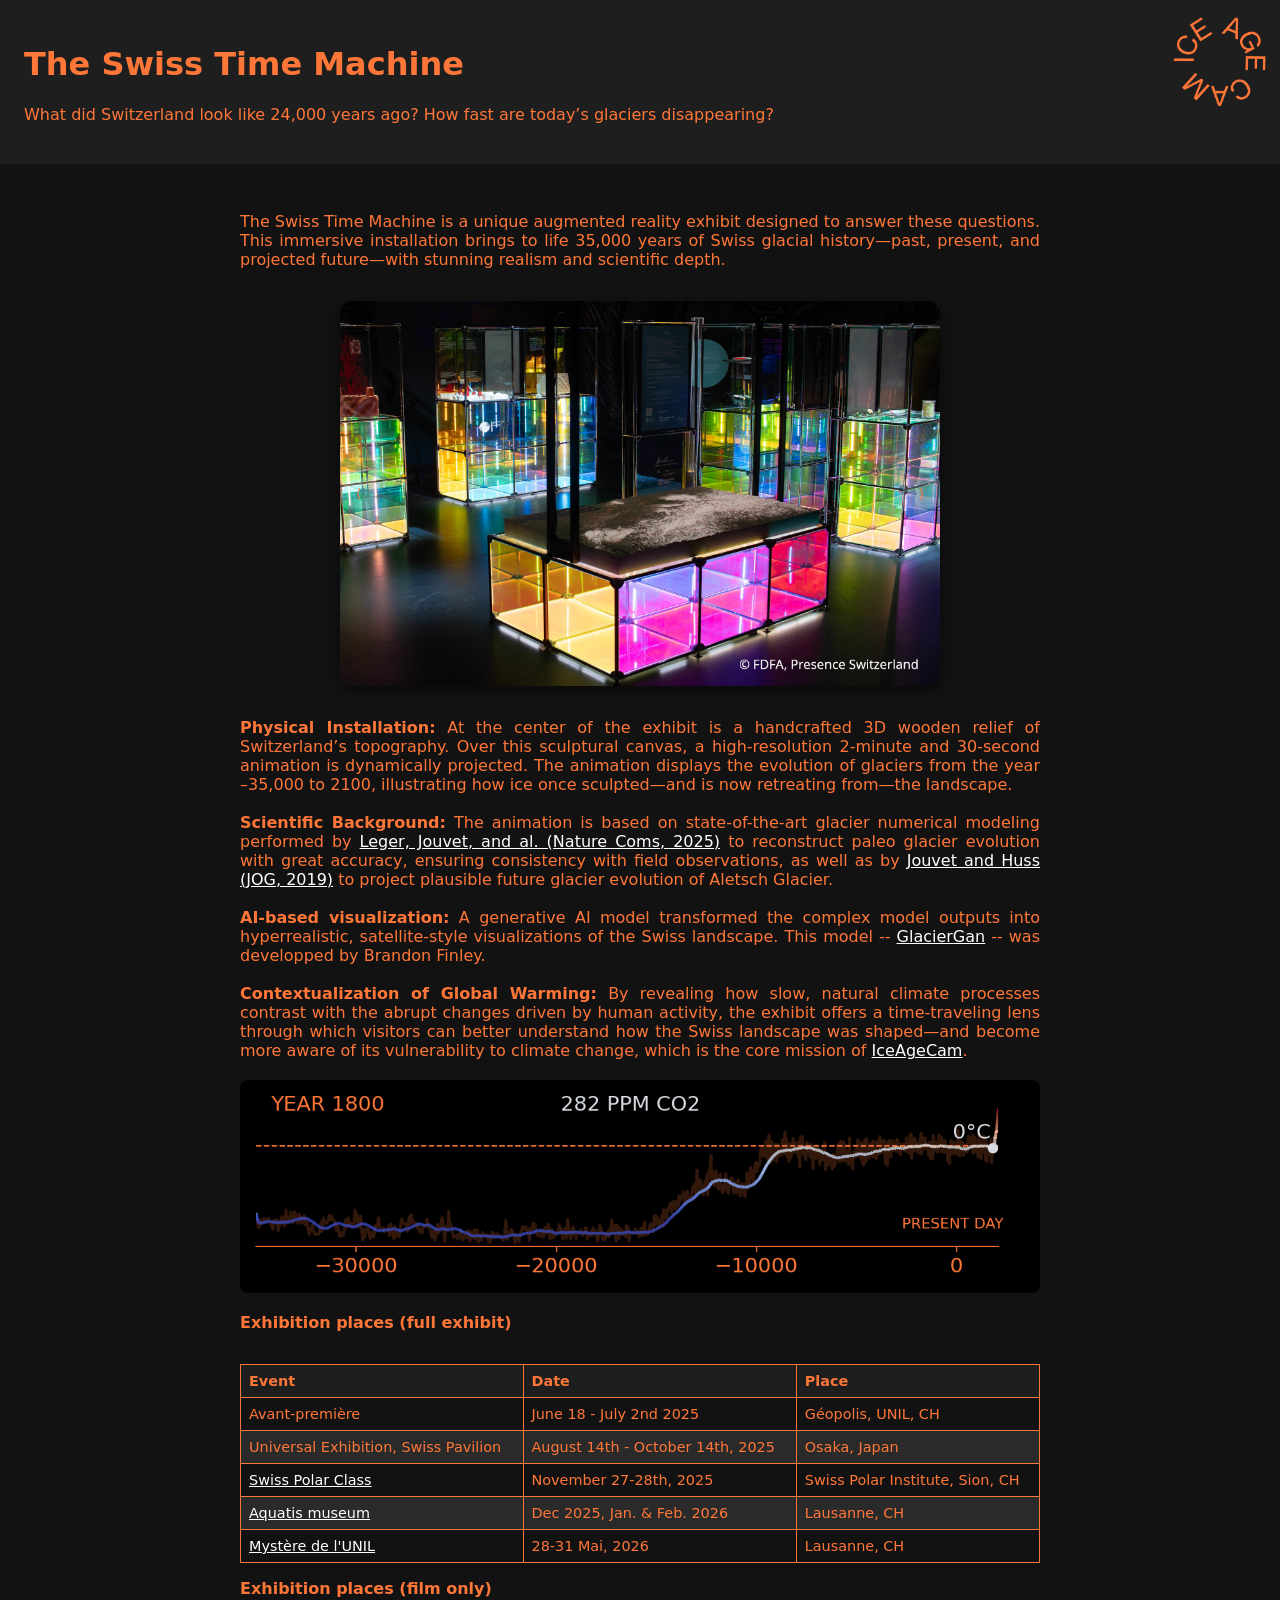
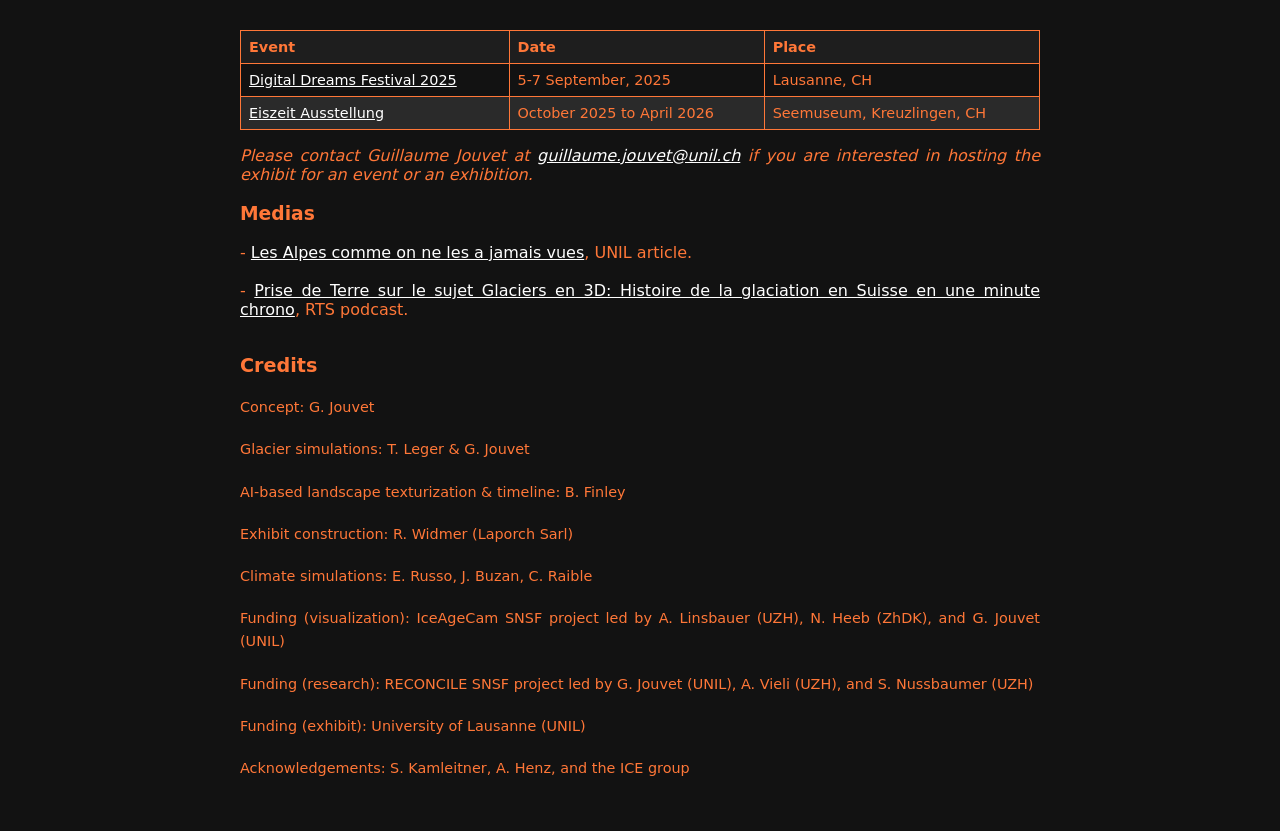
==== index.html @ c597aada "light upt" ====
<!DOCTYPE html>
<html lang="en">
<head>
  <meta charset="UTF-8">
  <title>IceAgeCam</title>
  <meta name="viewport" content="width=device-width, initial-scale=1.0">
  <style>
    body { 
      font-family: 'DejaVu Sans', sans-serif; /* Apply the specified font */
      margin: 0; 
      padding: 0; 
      background: #121212; /* Dark background */
      color: rgb(255, 119, 56); /* Apply the specified color */
    }
    header {
      background: #1e1e1e; /* Darker header background */
      color: rgb(255, 119, 56); /* Inherit the specified color */
      padding: 1.5rem;
      text-align: left; /* Align header text to the left */
    }
    .content {
      max-width: 800px;
      margin: auto;
      padding: 2rem;
      color: rgb(255, 119, 56); /* Inherit the specified color */
    }
    .content p {
      text-align: justify; /* Justify text */
      margin-bottom: 1.2rem; /* Add spacing between paragraphs */
    }
    .content p strong {
      font-weight: bold; /* Bold titles */
    }
    /* Carousel styles */
    .carousel {
      position: relative;
      max-width: 600px; /* Adjust the width of the carousel */
      margin: 2rem auto;
      overflow: hidden;
      border-radius: 12px;
      box-shadow: 0 4px 12px rgba(0, 0, 0, 0.5); /* Adjusted shadow for dark theme */
      aspect-ratio: 1870 / 1200; /* Match the aspect ratio of your resized images */
      display: flex;
      align-items: center;
      justify-content: center;
    }
    .slides {
      display: flex;
      transition: transform 0.5s ease-in-out;
      width: calc(100% * 4); /* Adjust width based on the number of images */
    }
    .slides img {
      width: 100%; /* Ensure the image spans the full width of the carousel */
      height: 100%; /* Ensure the image spans the full height of the carousel */
      object-fit: contain; /* Ensure the entire image is visible without cropping */
      flex-shrink: 0; /* Prevent images from shrinking */
      border-radius: 12px;
    }
    .buttons {
      position: absolute;
      top: 50%;
      width: 100%;
      display: flex;
      justify-content: space-between;
      transform: translateY(-50%);
    }
    .buttons button {
      background: rgba(255, 255, 255, 0.2); /* Light button background */
      border: none;
      color: rgb(255, 119, 56); /* Apply the specified color */
      padding: 0.5rem 1rem;
      cursor: pointer;
      border-radius: 8px;
    }
    .references, .credits {
      margin-top: 2rem;
      text-align: left;
      font-size: 0.9rem; /* Slightly smaller font size */
      line-height: 1.6; /* Improve readability */
      color: rgb(255, 119, 56); /* Apply the specified color */
    }
    .references h3, .credits h3 {
      font-size: 1.2rem; /* Larger font size for headings */
      color: rgb(255, 119, 56); /* Apply the specified color */
      margin-bottom: 0.5rem;
    }
    .logo {
      position: absolute;
      top: 10px;
      right: 10px;
      width: 100px; /* Adjust the size of the logo */
      height: auto; /* Maintain aspect ratio */
    }
    .schedule {
      width: 100%;
      border-collapse: collapse;
      margin-top: 2rem;
      text-align: left;
      font-size: 0.9rem;
      color: rgb(255, 119, 56); /* Apply the specified color */
    }
    .schedule th, .schedule td {
      border: 1px solid rgb(255, 119, 56); /* Border color matches text color */
      padding: 0.5rem;
    }
    .schedule th {
      background-color: #1e1e1e; /* Darker background for table headers */
      font-weight: bold;
    }
    .schedule tr:nth-child(even) {
      background-color: #2a2a2a; /* Alternate row background for readability */
    }
    /* Link styles for better readability on dark background */
    a {
      color: white; /* White color for links */
      text-decoration: underline; /* Keep underline for link identification */
    }
    a:visited {
      color: #cccccc; /* Light gray for visited links */
    }
    a:hover {
      color: rgb(255, 119, 56); /* Orange color on hover to match theme */
    }
  </style>
</head>
<body>
  <!-- Add the logo -->
  <a href="https://iceagecam.ch" target="_blank">
    <img src="Iceagecam_Logo_2.png" alt="IceAgeCam Logo" class="logo">
  </a>

  <header>
    <h1>The Swiss Time Machine</h1>
    <p> What did Switzerland look like 24,000 years ago? How fast are today’s glaciers disappearing?</p>
  </header>

  <div class="content">
    <p>The Swiss Time Machine is a unique augmented reality exhibit designed to answer these questions. This immersive installation brings to life 35,000 years of Swiss glacial history—past, present, and projected future—with stunning realism and scientific depth.</p>

    <div class="carousel">
      <div class="slides">
        <img src="fig1_resized.jpg" alt="Picture 1">
        <img src="figA.jpg" alt="Picture 3">
        <img src="figB.jpg" alt="Picture 4">
        <img src="figC.jpg" alt="Picture 5">
        <img src="figD.jpg" alt="Picture 6">
        <img src="fig4_resized.png" alt="Picture 7">
      </div>
      <div class="buttons">
        <button id="prev">⟨</button>
        <button id="next">⟩</button>
      </div>
    </div>

    <p><strong>Physical Installation:</strong> At the center of the exhibit is a handcrafted 3D wooden relief of Switzerland’s topography. Over this sculptural canvas, a high-resolution 2-minute and 30-second animation is dynamically projected. The animation displays the evolution of glaciers from the year –35,000 to 2100, illustrating how ice once sculpted—and is now retreating from—the landscape.</p>

    <p><strong>Scientific Background:</strong> The animation is based on state-of-the-art glacier numerical modeling performed by
        <a href="https://www.nature.com/articles/s41467-025-56168-3" target="_blank"> Leger, Jouvet, and al. (Nature Coms, 2025)</a>
        to reconstruct paleo glacier evolution with great accuracy, ensuring consistency with field observations, 
        as well as by <a href="https://doi.org/10.1017/jog.2019.52" target="_blank"> Jouvet and Huss (JOG, 2019)</a>
        to project plausible future glacier evolution of Aletsch Glacier.</p>

    <p><strong>AI-based visualization:</strong> A generative AI model transformed the 
        complex model outputs into hyperrealistic, satellite-style visualizations
        of the Swiss landscape. This model 
        -- <a href="https://meetingorganizer.copernicus.org/EGU24/EGU24-11133.html" target="_blank">GlacierGan</a> --
        was developped by Brandon Finley.
        </p>

    <p><strong>Contextualization of Global Warming:</strong> By revealing how slow, natural climate processes contrast with the abrupt changes driven by human activity, the exhibit offers a time-traveling lens through which visitors can better understand how the Swiss landscape was shaped—and become more aware of its vulnerability to climate change, which is the core mission of <a href="https://iceagecam.ch" target="_blank">IceAgeCam</a>.
    </p>
 
    <div class="timeline" style="text-align: center; margin: 1rem 0;">
    <img src="timeline.png" alt="Timeline of glacier evolution" style="max-width: 100%; height: auto; border-radius: 8px;">
    </div>


    <p><strong>Exhibition places (full exhibit) </strong></p>

    <table class="schedule">
      <thead>
        <tr>
          <th>Event</th>
          <th>Date</th>
          <th>Place</th>
        </tr>
      </thead>
      <tbody>
        <tr>
          <td>Avant-première</td>
          <td>June 18 - July 2nd 2025</td>
          <td>Géopolis, UNIL, CH</td>
        </tr>
        <tr>
          <td>Universal Exhibition, Swiss Pavilion</td>
          <td>August 14th - October 14th, 2025</td>
          <td>Osaka, Japan</td>
        </tr>
        <tr>
          <td> <a href="https://polar-class.ch/" target="_blank">Swiss Polar Class</a> </td>
          <td>November 27-28th, 2025</td>
          <td>Swiss Polar Institute, Sion, CH</td>
        </tr>
        <tr>
          <td> <a href="https://www.aquatis.ch/" target="_blank">Aquatis museum</a> </td>
          <td>Dec 2025, Jan. & Feb. 2026</td>
          <td>Lausanne, CH</td>
        </tr>
        <tr> 
          <td> <a href="https://mysteres.ch/2025/" target="_blank">Mystère de l'UNIL</a> </td>
          <td>28-31 Mai, 2026</td>
          <td>Lausanne, CH</td>
        </tr>
      </tbody>
    </table>
 
    <p><strong>Exhibition places (film only)</strong></p>

    <table class="schedule">
      <thead>
        <tr>
          <th>Event</th>
          <th>Date</th>
          <th>Place</th>
        </tr>
      </thead>
      <tbody>
        <tr>
          <td> <a href="https://digitaldreamsfestival.ch/programme-2025/" target="_blank">Digital Dreams Festival 2025</a> </td>
          <td>5-7 September, 2025</td>
          <td>Lausanne, CH</td>
        </tr>
        <tr>
          <td> <a href="https://seemuseum.ch/Ausstellungen" target="_blank">Eiszeit Ausstellung</a> </td>
          <td>October 2025 to April 2026</td>
          <td>Seemuseum, Kreuzlingen, CH</td>
        </tr>
      </tbody>
    </table>

    <p><em>Please contact Guillaume Jouvet at <a href="mailto:guillaume.jouvet@unil.ch">guillaume.jouvet@unil.ch</a> if you are interested in hosting the exhibit for an event or an exhibition.</em></p>
 
    <div class="medias">
    <h3>Medias</h3>
    <p>- <a href="https://www.unil.ch/news/fr/1750355326155" target="_blank">Les Alpes comme on ne les a jamais vues</a>, UNIL article.</p>
    <!-- 
    <div class="video" style="text-align: center;">
        <iframe width="400" height="225" src="https://www.youtube.com/embed/m7Cf6MqKOok" 
                title="IceAgeCam Exhibit Video" frameborder="0" 
                allow="accelerometer; autoplay; clipboard-write; encrypted-media; gyroscope; picture-in-picture" 
                allowfullscreen></iframe>
    </div>
    -->
    <p>- <a href="https://www.rts.ch/audio-podcast/2025/audio/glaciers-en-3d-histoire-de-la-glaciation-en-suisse-en-une-minute-chrono-28927792.html" target="_blank">Prise de Terre sur le sujet Glaciers en 3D: Histoire de la glaciation en Suisse en une minute chrono</a>, RTS podcast.</p>
    </div>


    <div class="credits">
      <h3>Credits</h3>
      <p>Concept: G. Jouvet</p>
      <p>Glacier simulations: T. Leger & G. Jouvet</p>
      <p>AI-based landscape texturization & timeline: B. Finley</p>
      <p>Exhibit construction: R. Widmer (Laporch Sarl)</p>
      <p>Climate simulations: E. Russo, J. Buzan, C. Raible</p>
      <p>Funding (visualization): IceAgeCam SNSF project led by A. Linsbauer (UZH), N. Heeb (ZhDK), and G. Jouvet (UNIL)</p>
      <p>Funding (research): RECONCILE SNSF project led by G. Jouvet (UNIL), A. Vieli (UZH), and S. Nussbaumer (UZH)</p>
      <p>Funding (exhibit): University of Lausanne (UNIL)</p>
      <p>Acknowledgements: S. Kamleitner, A. Henz, and the ICE group</p>
    </div>
 
  </div>

  <script>
    const slides = document.querySelector('.slides');
    const images = document.querySelectorAll('.slides img');
    const totalSlides = images.length;
    let index = 0;

    function showSlide(i) {
      index = (i + totalSlides) % totalSlides; // Ensure index wraps around
      slides.style.transform = `translateX(-${index * 100}%)`;
    }

    document.getElementById('prev').onclick = () => showSlide(index - 1);
    document.getElementById('next').onclick = () => showSlide(index + 1);

    // Optional autoplay
    setInterval(() => showSlide(index + 1), 4000);
  </script>
</body>
</html>
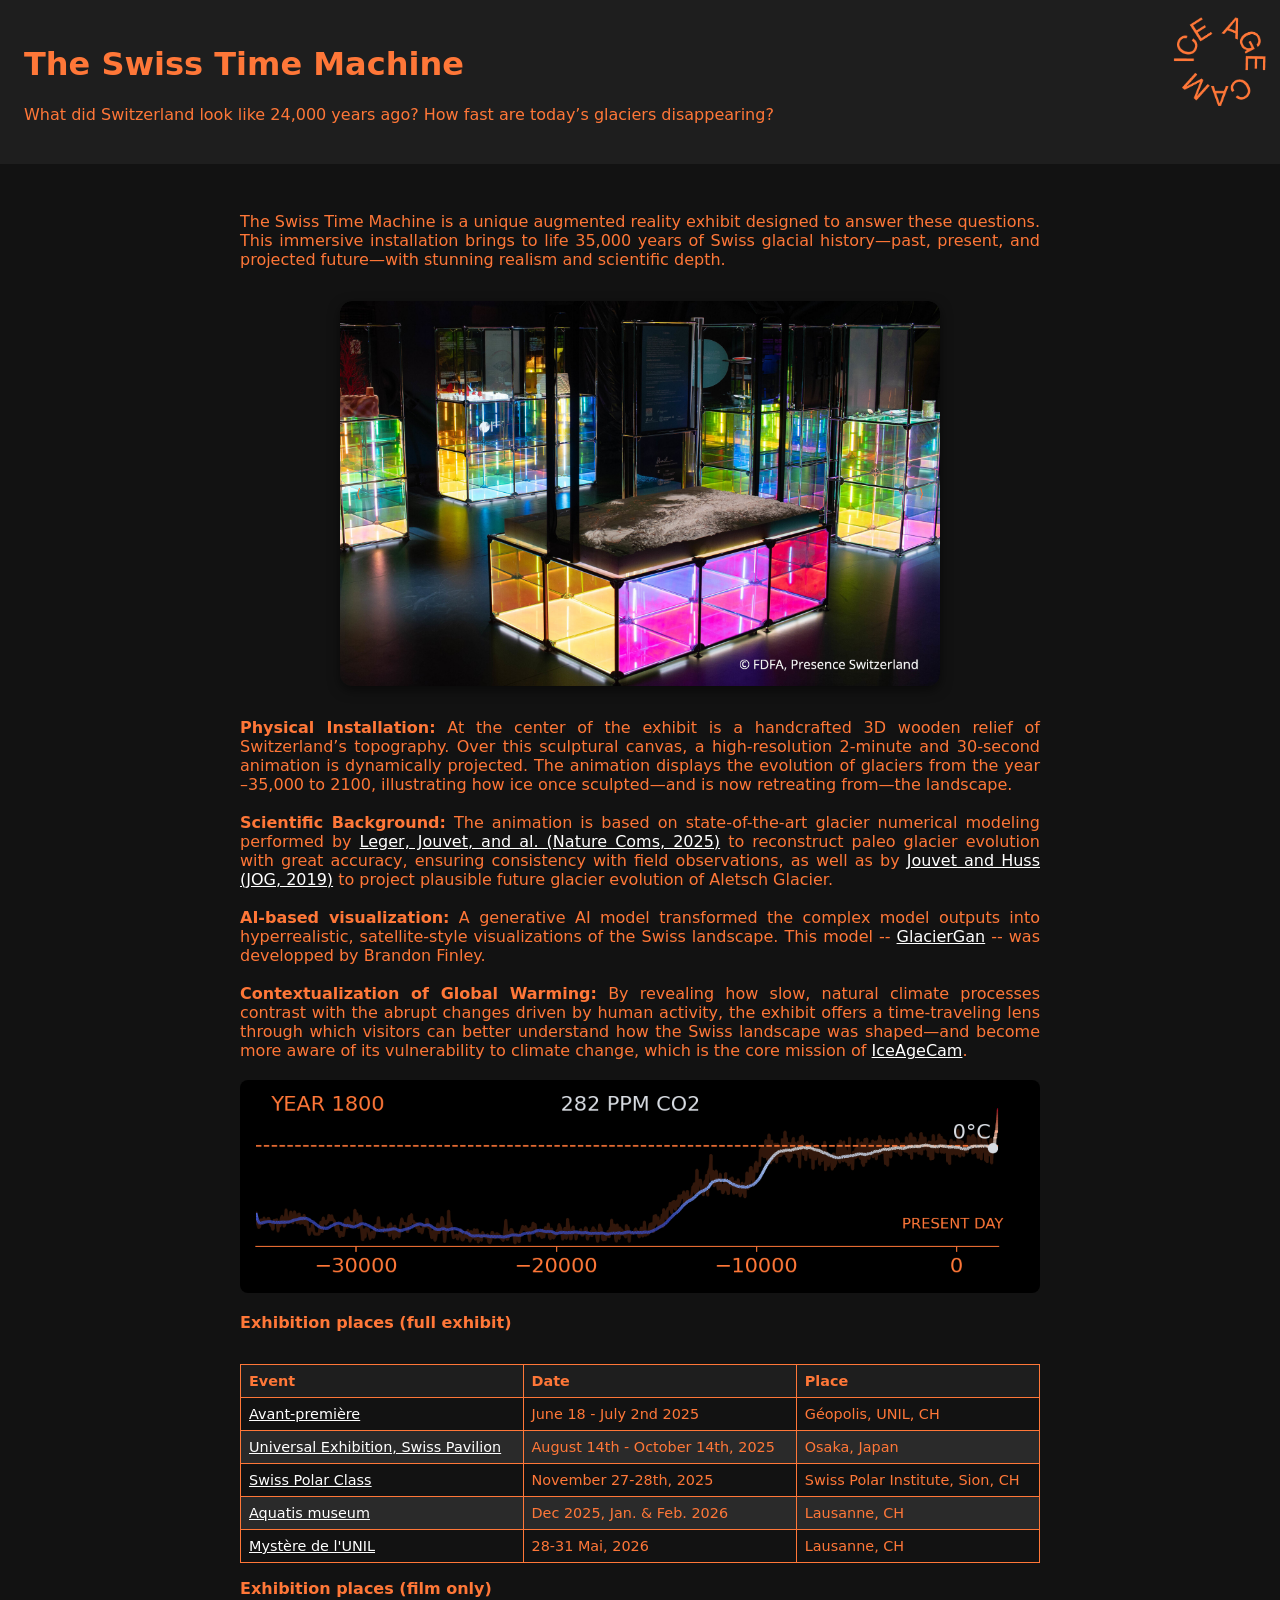
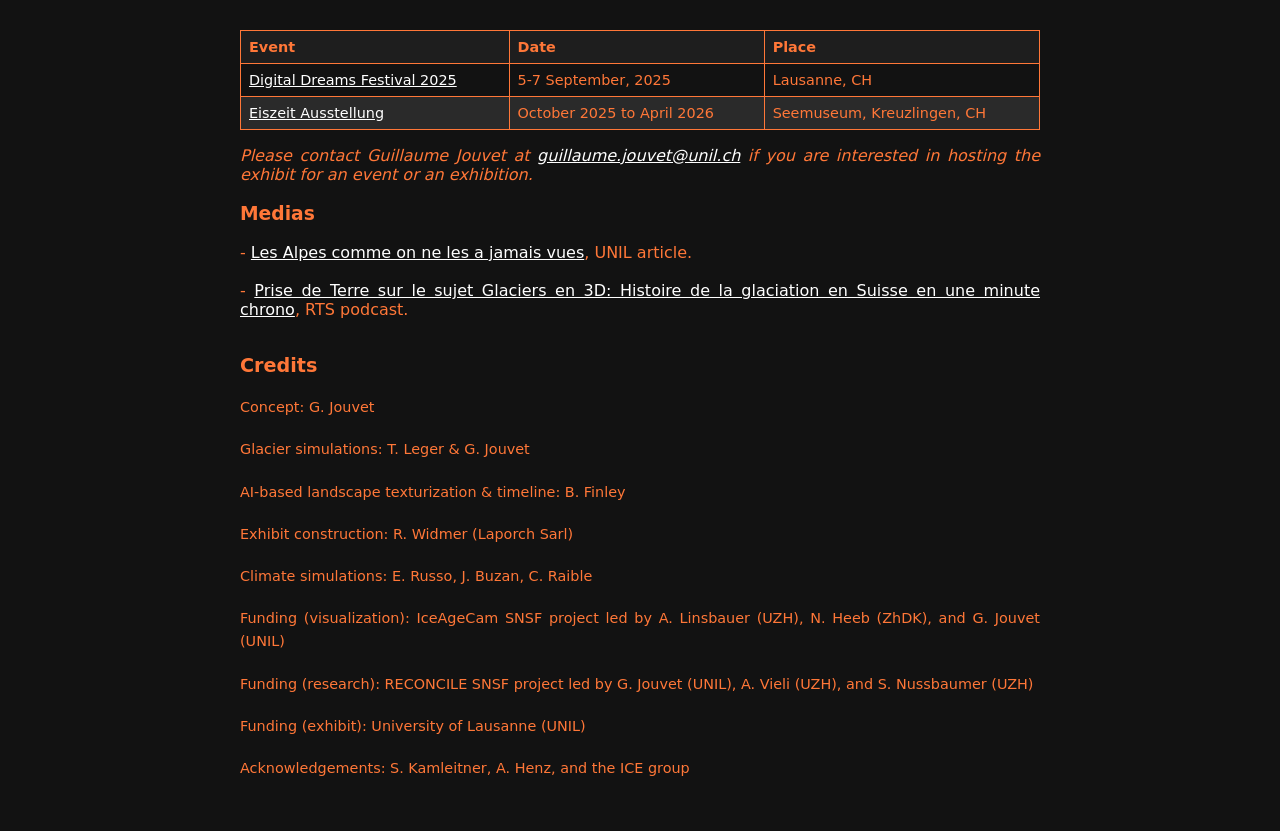
==== commit 7f1cd854: "small upt" ====
--- a/index.html
+++ b/index.html
@@ -187,12 +187,12 @@
       </thead>
       <tbody>
         <tr>
-          <td>Avant-première</td>
+          <td><a href="https://www.unil.ch/news/fr/1750355326155" target="_blank">Avant-première</a></td>
           <td>June 18 - July 2nd 2025</td>
           <td>Géopolis, UNIL, CH</td>
         </tr>
         <tr>
-          <td>Universal Exhibition, Swiss Pavilion</td>
+          <td><a href="https://houseofswitzerland.org/events/swiss-pavilion-expo-osaka" target="_blank">Universal Exhibition, Swiss Pavilion</a></td>
           <td>August 14th - October 14th, 2025</td>
           <td>Osaka, Japan</td>
         </tr>
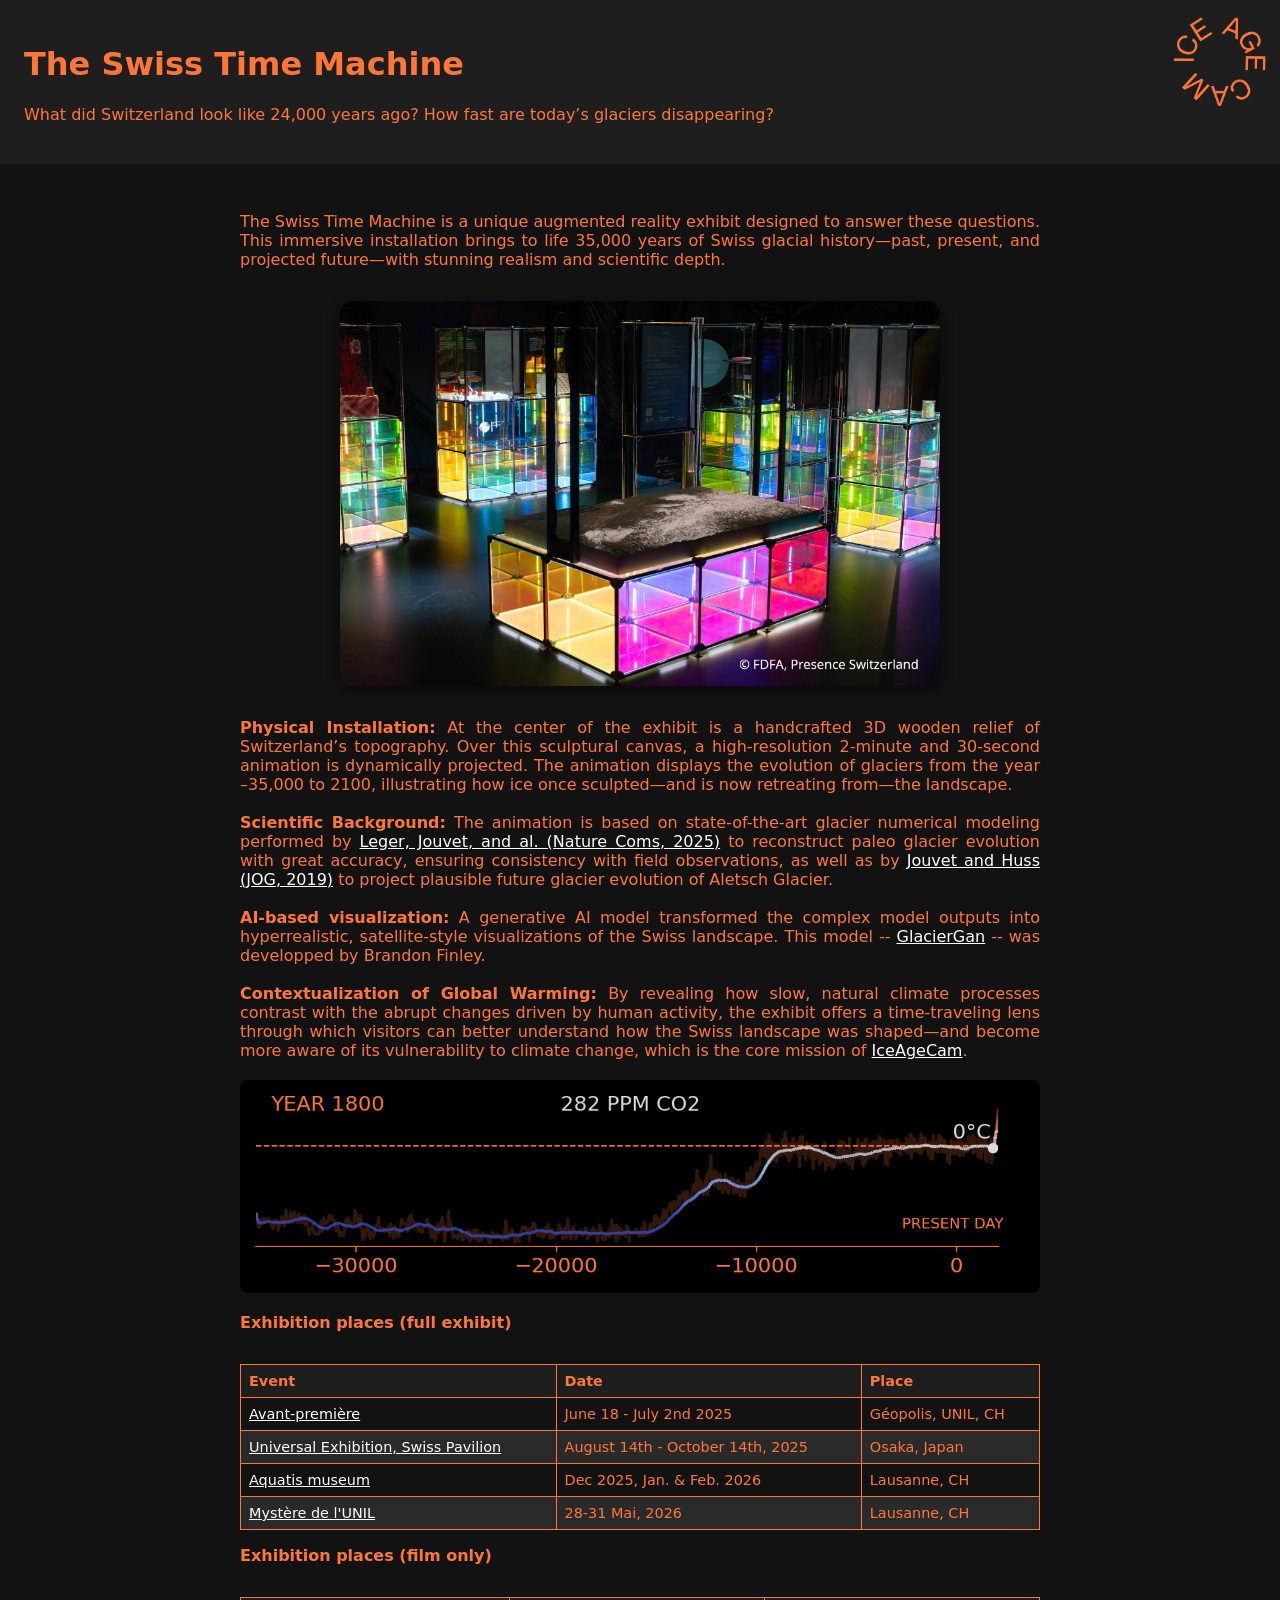
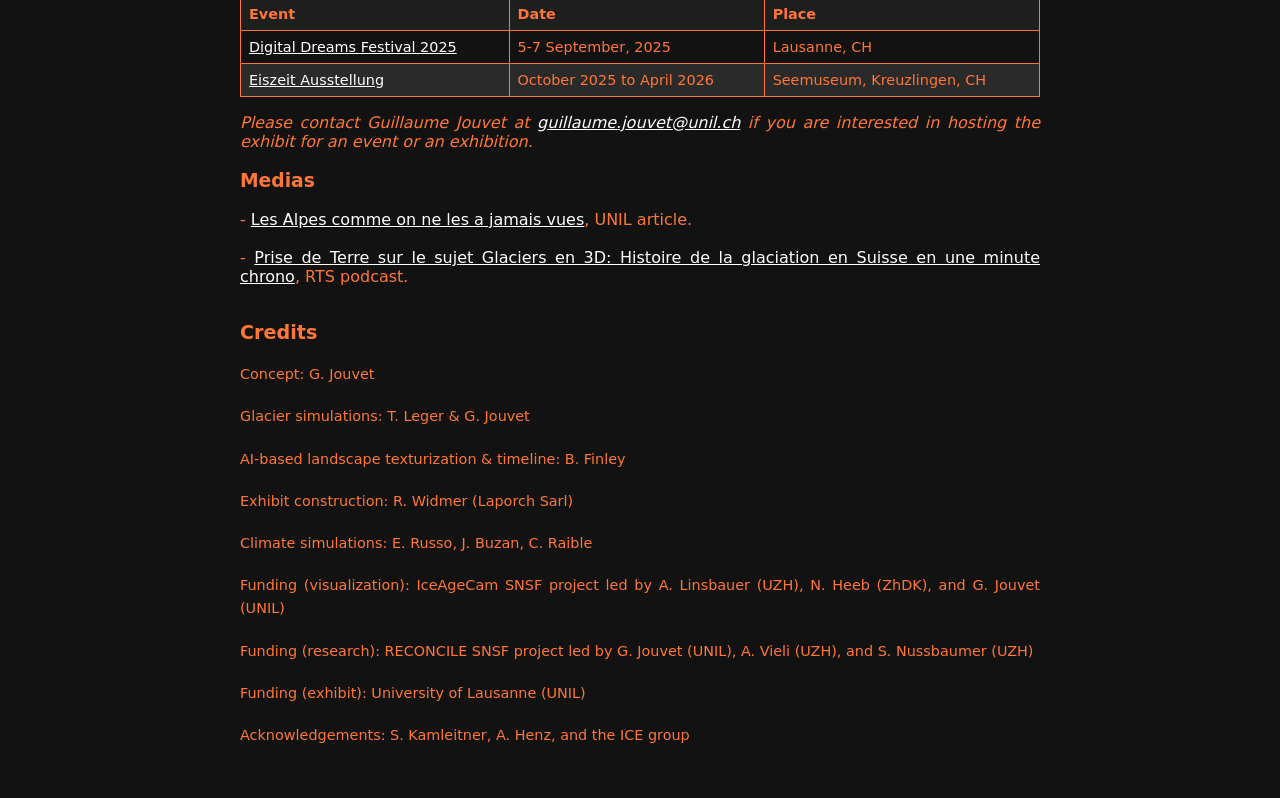
==== commit 0ba9f72b: "upt" ====
--- a/index.html
+++ b/index.html
@@ -196,12 +196,12 @@
           <td>August 14th - October 14th, 2025</td>
           <td>Osaka, Japan</td>
         </tr>
-        <tr>
+<!--         <tr>
           <td> <a href="https://polar-class.ch/" target="_blank">Swiss Polar Class</a> </td>
           <td>November 27-28th, 2025</td>
           <td>Swiss Polar Institute, Sion, CH</td>
         </tr>
-        <tr>
+        <tr> -->
           <td> <a href="https://www.aquatis.ch/" target="_blank">Aquatis museum</a> </td>
           <td>Dec 2025, Jan. & Feb. 2026</td>
           <td>Lausanne, CH</td>
@@ -288,4 +288,4 @@
     setInterval(() => showSlide(index + 1), 4000);
   </script>
 </body>
-</html>+</html>
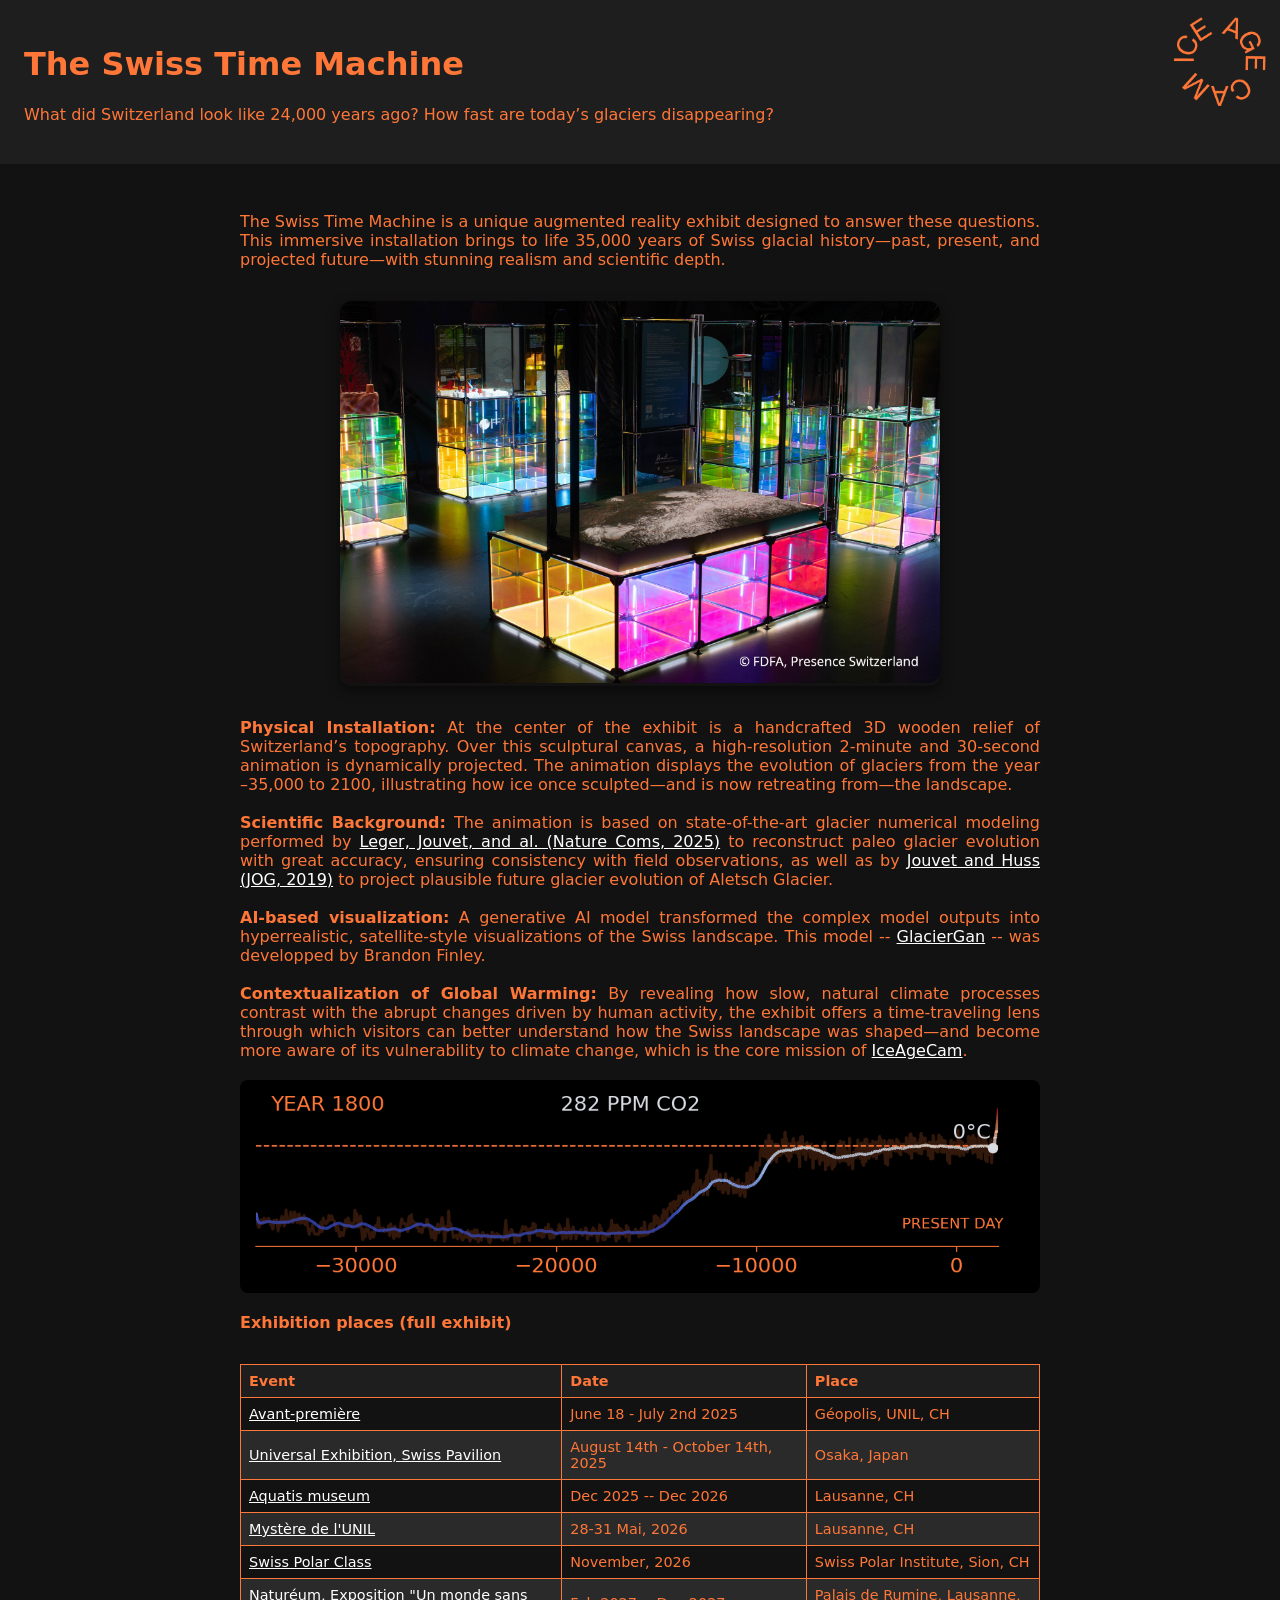
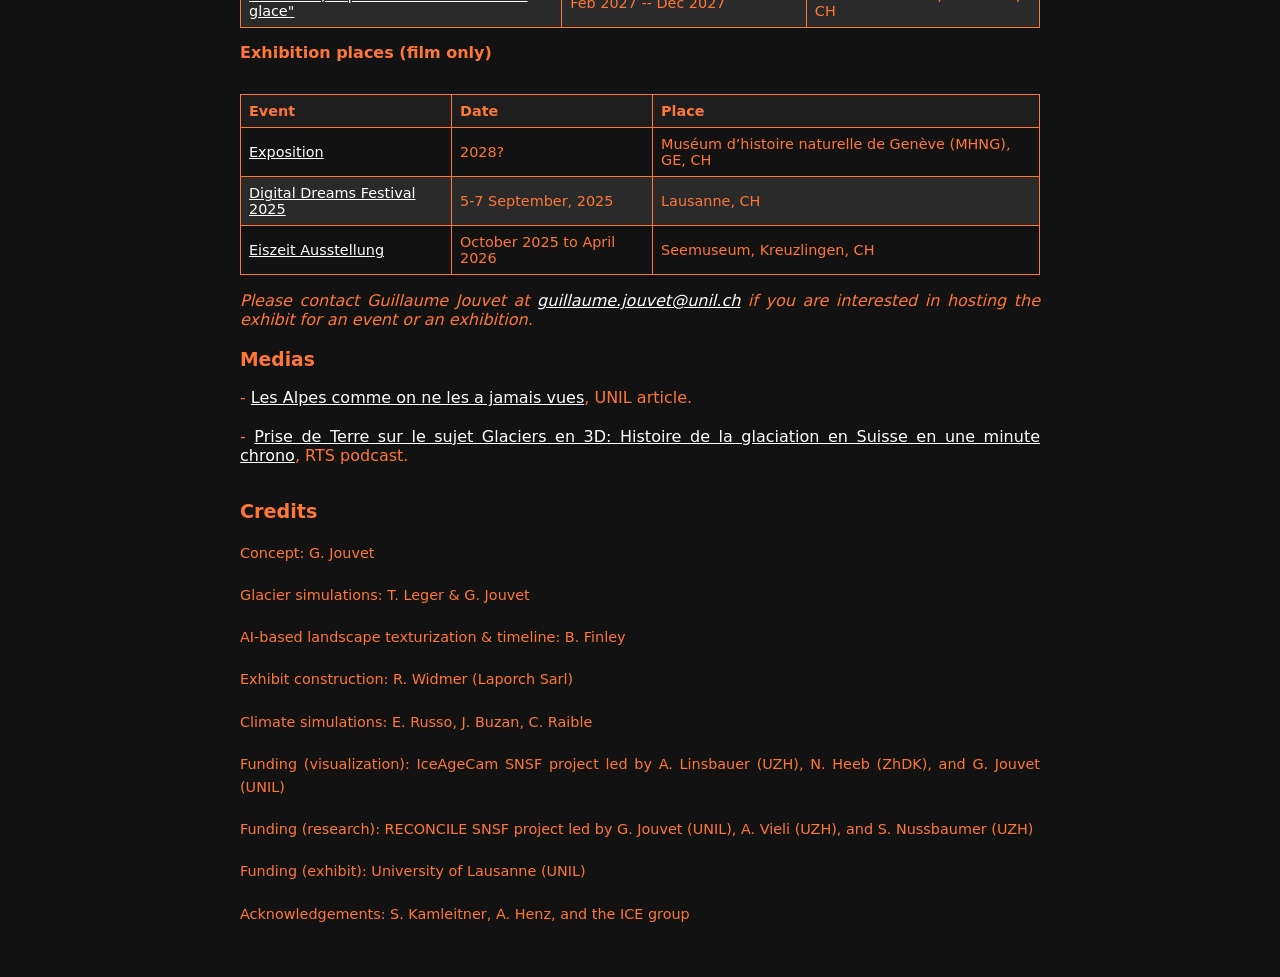
==== commit c388cc50: "update Co-Authored-By: Claude Fable 5 <noreply@anthropic.com>" ====
--- a/index.html
+++ b/index.html
@@ -145,6 +145,7 @@
         <img src="figC.jpg" alt="Picture 5">
         <img src="figD.jpg" alt="Picture 6">
         <img src="fig4_resized.png" alt="Picture 7">
+        <img src="fig5_resized.jpg" alt="Picture 8">
       </div>
       <div class="buttons">
         <button id="prev">⟨</button>
@@ -196,14 +197,8 @@
           <td>August 14th - October 14th, 2025</td>
           <td>Osaka, Japan</td>
         </tr>
-<!--         <tr>
-          <td> <a href="https://polar-class.ch/" target="_blank">Swiss Polar Class</a> </td>
-          <td>November 27-28th, 2025</td>
-          <td>Swiss Polar Institute, Sion, CH</td>
-        </tr>
-        <tr> -->
           <td> <a href="https://www.aquatis.ch/" target="_blank">Aquatis museum</a> </td>
-          <td>Dec 2025, Jan. & Feb. 2026</td>
+          <td>Dec 2025 -- Dec 2026</td>
           <td>Lausanne, CH</td>
         </tr>
         <tr> 
@@ -211,6 +206,17 @@
           <td>28-31 Mai, 2026</td>
           <td>Lausanne, CH</td>
         </tr>
+         <tr>
+          <td> <a href="https://polar-class.ch/" target="_blank">Swiss Polar Class</a> </td>
+          <td>November, 2026</td>
+          <td>Swiss Polar Institute, Sion, CH</td>
+        </tr>
+        </tr>
+          <td> <a href="https://natureum.ch" target="_blank">Naturéum, Exposition "Un monde sans glace"</a> </td>
+          <td>Feb 2027 -- Dec 2027</td>
+          <td>Palais de Rumine, Lausanne, CH</td>
+        </tr>
+        <tr> 
       </tbody>
     </table>
  
@@ -225,6 +231,11 @@
         </tr>
       </thead>
       <tbody>
+        <tr>
+          <td> <a href="https://www.geneve.ch/museum-histoire-naturelle" target="_blank">Exposition</a> </td>
+          <td>2028?</td>
+          <td>Muséum d’histoire naturelle de Genève (MHNG), GE, CH</td>
+        </tr>
         <tr>
           <td> <a href="https://digitaldreamsfestival.ch/programme-2025/" target="_blank">Digital Dreams Festival 2025</a> </td>
           <td>5-7 September, 2025</td>
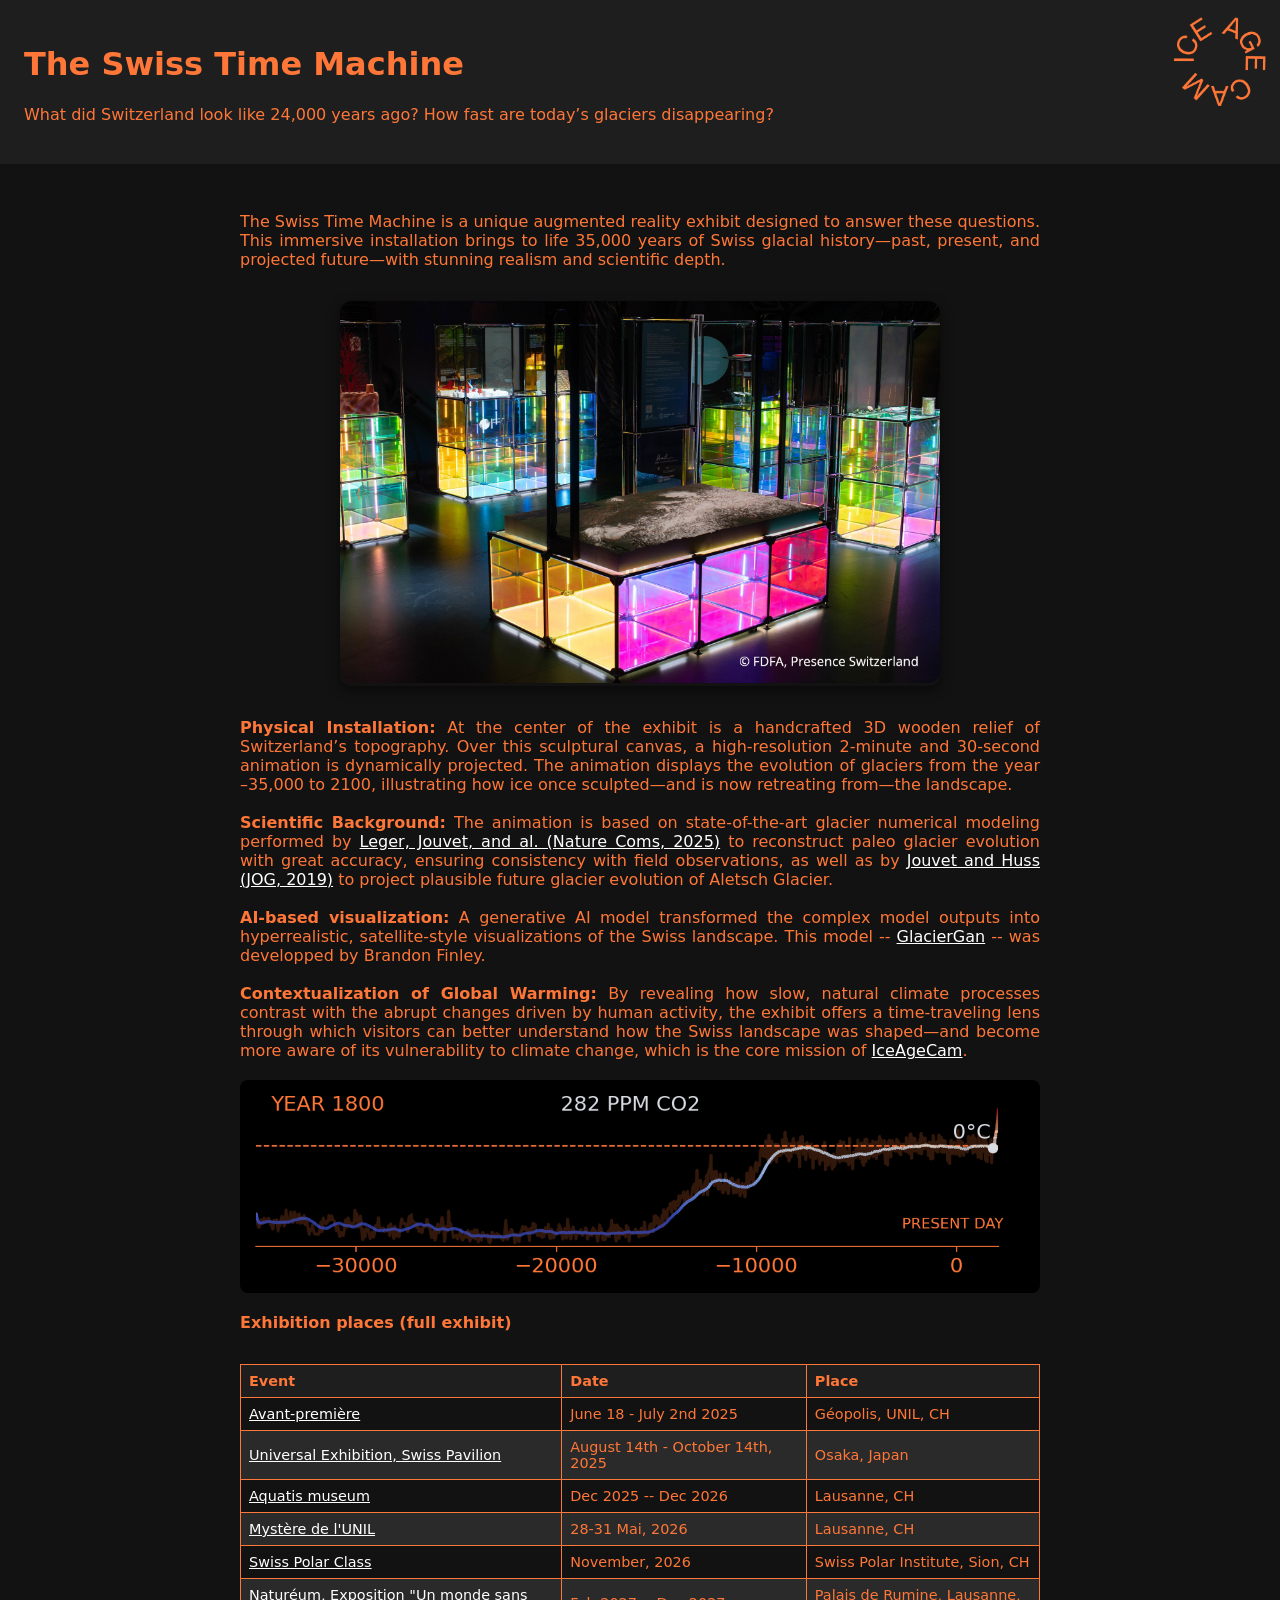
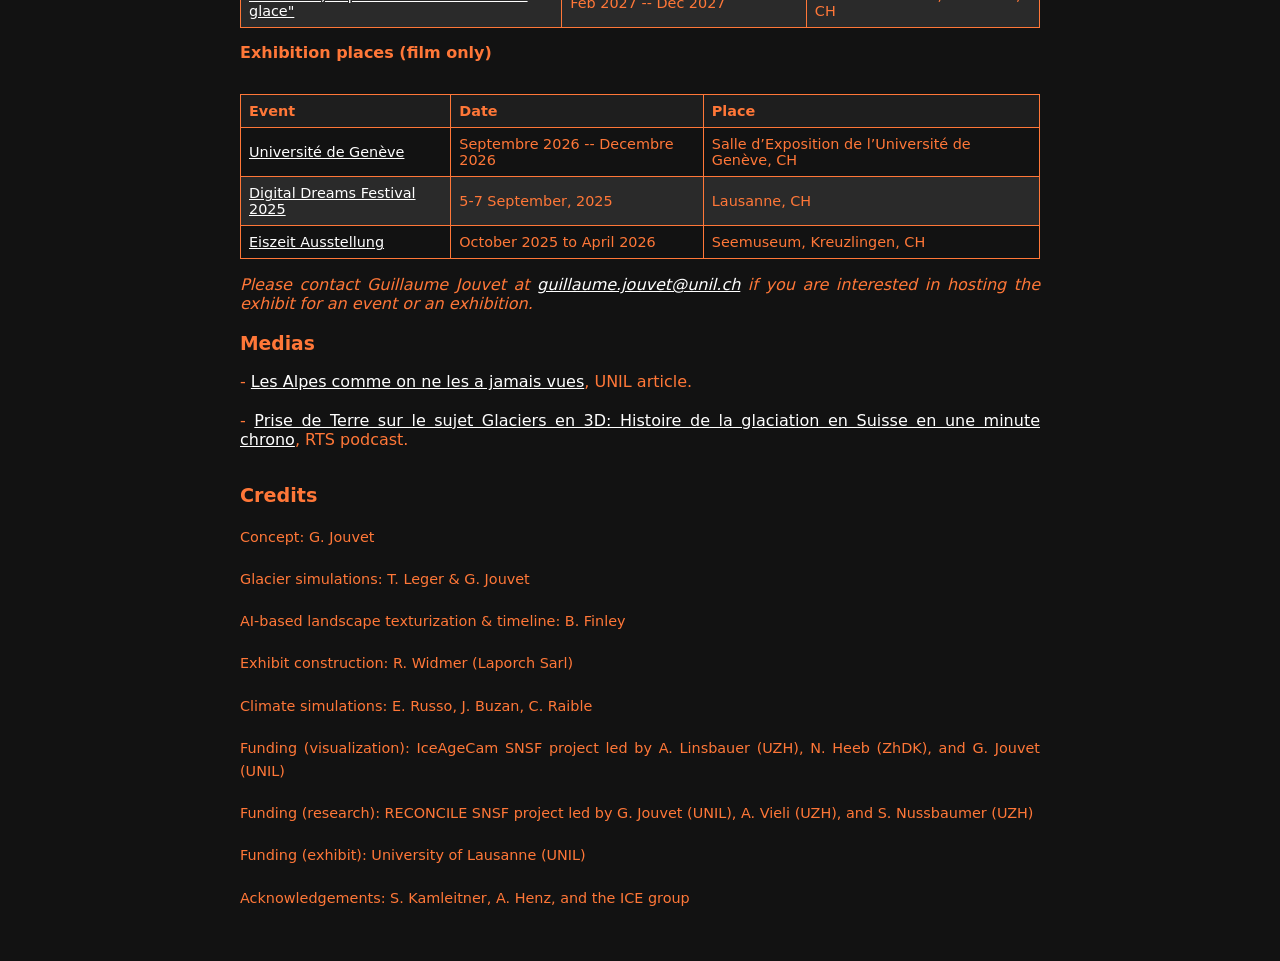
==== commit f563377b: "update" ====
--- a/index.html
+++ b/index.html
@@ -232,9 +232,9 @@
       </thead>
       <tbody>
         <tr>
-          <td> <a href="https://www.geneve.ch/museum-histoire-naturelle" target="_blank">Exposition</a> </td>
-          <td>2028?</td>
-          <td>Muséum d’histoire naturelle de Genève (MHNG), GE, CH</td>
+          <td> <a href="https://www.geneve.ch/museum-histoire-naturelle" target="_blank">Université de Genève</a> </td>
+          <td>Septembre 2026 -- Decembre 2026 </td>
+          <td>Salle d’Exposition de l’Université de Genève, CH</td>
         </tr>
         <tr>
           <td> <a href="https://digitaldreamsfestival.ch/programme-2025/" target="_blank">Digital Dreams Festival 2025</a> </td>
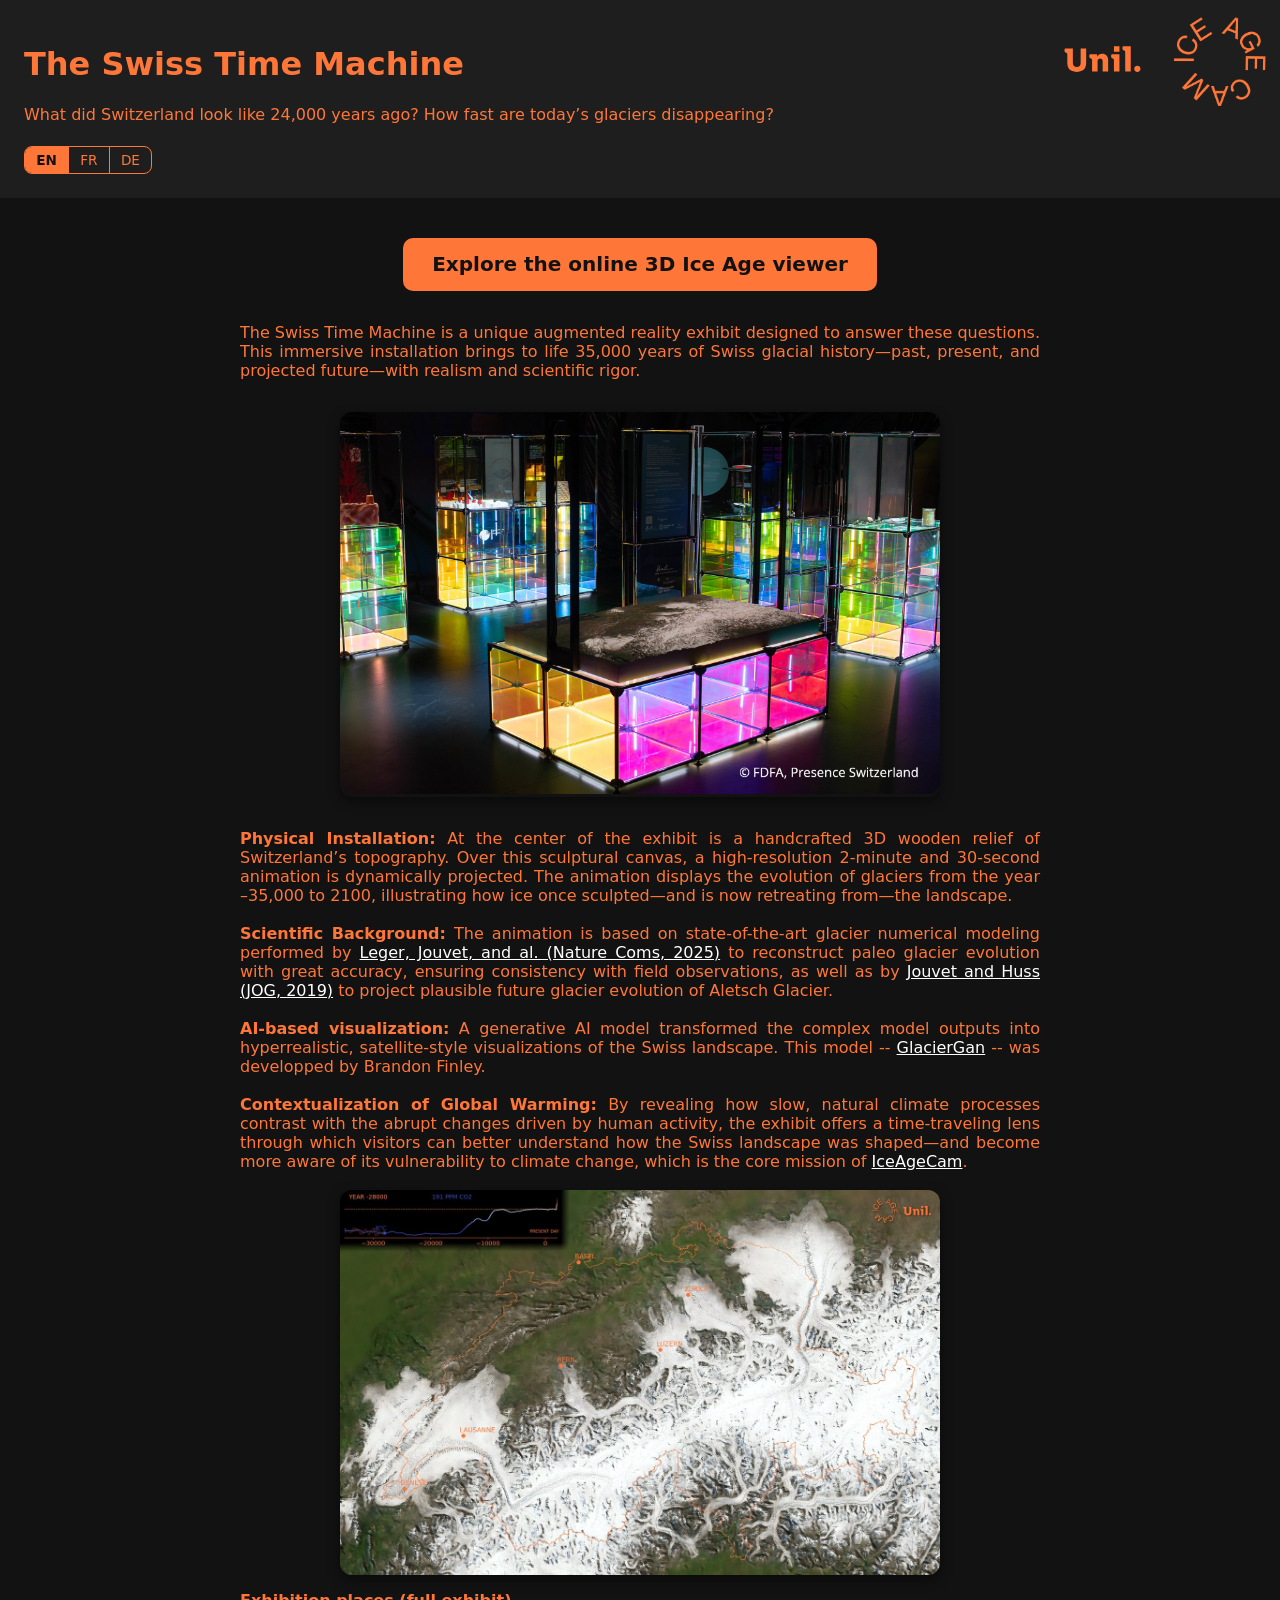
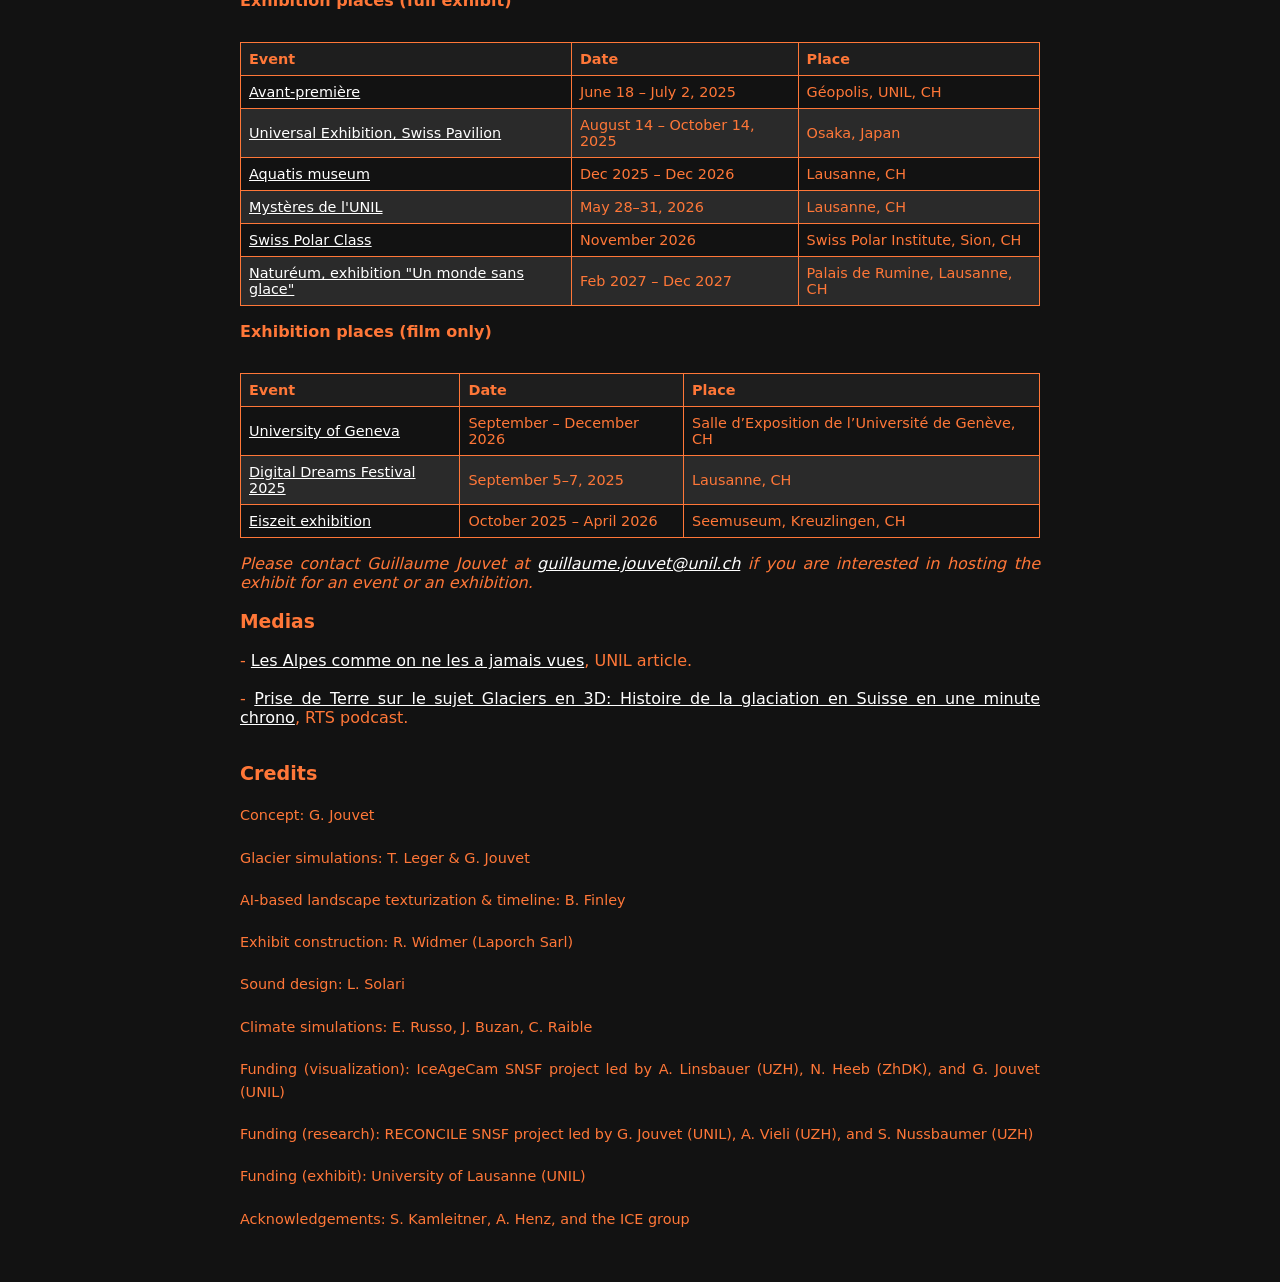
==== commit 98f296f4: "Add online 3D Ice Age viewer, EN/FR/DE main page, LGM video and UNIL logo - viewer/: interactive 3D " ====
--- a/index.html
+++ b/index.html
@@ -84,12 +84,68 @@
       color: rgb(255, 119, 56); /* Apply the specified color */
       margin-bottom: 0.5rem;
     }
-    .logo {
+    /* 3D viewer button (top of the page) */
+    .content p.viewer-cta {
+      text-align: center;
+      margin: 0.5rem 0 2rem;
+    }
+    .viewer-btn {
+      display: inline-block;
+      padding: 0.9rem 1.8rem;
+      font-size: 1.25rem;
+      font-weight: bold;
+      color: #121212;
+      background: rgb(255, 119, 56);
+      border-radius: 10px;
+      text-decoration: none;
+      box-shadow: 0 0 0 0 rgba(255, 119, 56, 0.7);
+      animation: viewer-pulse 1.6s ease-in-out infinite;
+    }
+    .viewer-btn:visited { color: #121212; }
+    .viewer-btn:hover, .viewer-btn:focus-visible { background: white; color: #121212; animation: none; }
+    .viewer-btn:focus-visible { outline: 2px solid white; outline-offset: 3px; }
+    @keyframes viewer-pulse {
+      0%   { box-shadow: 0 0 0 0 rgba(255, 119, 56, 0.7); opacity: 1; }
+      50%  { box-shadow: 0 0 0 14px rgba(255, 119, 56, 0); opacity: 0.75; }
+      100% { box-shadow: 0 0 0 0 rgba(255, 119, 56, 0); opacity: 1; }
+    }
+    @media (prefers-reduced-motion: reduce) { .viewer-btn { animation: none; } }
+    .langs {
+      display: inline-flex;
+      margin-top: 0.4rem;
+      border: 1px solid rgb(255, 119, 56);
+      border-radius: 8px;
+      overflow: hidden;
+    }
+    .langs button {
+      background: transparent;
+      color: rgb(255, 119, 56);
+      border: 0;
+      padding: 0.3rem 0.7rem;
+      font: inherit;
+      font-size: 0.85rem;
+      cursor: pointer;
+    }
+    .langs button + button { border-left: 1px solid rgb(255, 119, 56); }
+    .langs button.on { background: rgb(255, 119, 56); color: #121212; font-weight: bold; }
+    .langs button:focus-visible { outline: 2px solid white; outline-offset: 2px; }
+    .logos {
       position: absolute;
       top: 10px;
       right: 10px;
+      display: flex;
+      align-items: center;
+      gap: 18px;
+    }
+    .logo {
+      display: block;
       width: 100px; /* Adjust the size of the logo */
       height: auto; /* Maintain aspect ratio */
+    }
+    .logo-unil {
+      display: block;
+      height: 46px;
+      width: auto;
     }
     .schedule {
       width: 100%;
@@ -124,18 +180,24 @@
   </style>
 </head>
 <body>
-  <!-- Add the logo -->
-  <a href="https://iceagecam.ch" target="_blank">
-    <img src="Iceagecam_Logo_2.png" alt="IceAgeCam Logo" class="logo">
-  </a>
+  <!-- Logos (top right) -->
+  <div class="logos">
+    <a href="https://www.unil.ch" target="_blank"><img src="logo_unil_orange.svg" alt="Université de Lausanne (UNIL)" class="logo-unil"></a>
+    <a href="https://iceagecam.ch" target="_blank"><img src="Iceagecam_Logo_2.png" alt="IceAgeCam Logo" class="logo"></a>
+  </div>
 
   <header>
     <h1>The Swiss Time Machine</h1>
-    <p> What did Switzerland look like 24,000 years ago? How fast are today’s glaciers disappearing?</p>
+    <p data-i18n="subtitle"> What did Switzerland look like 24,000 years ago? How fast are today’s glaciers disappearing?</p>
+    <div class="langs" role="group" aria-label="Language">
+      <button data-lang="en">EN</button><button data-lang="fr">FR</button><button data-lang="de">DE</button>
+    </div>
   </header>
 
   <div class="content">
-    <p>The Swiss Time Machine is a unique augmented reality exhibit designed to answer these questions. This immersive installation brings to life 35,000 years of Swiss glacial history—past, present, and projected future—with stunning realism and scientific depth.</p>
+    <p class="viewer-cta"><a class="viewer-btn" href="viewer/" data-i18n="cta">Explore the online 3D Ice Age viewer</a></p>
+
+    <p data-i18n="intro">The Swiss Time Machine is a unique augmented reality exhibit designed to answer these questions. This immersive installation brings to life 35,000 years of Swiss glacial history—past, present, and projected future—with realism and scientific rigor.</p>
 
     <div class="carousel">
       <div class="slides">
@@ -153,134 +215,118 @@
       </div>
     </div>
 
-    <p><strong>Physical Installation:</strong> At the center of the exhibit is a handcrafted 3D wooden relief of Switzerland’s topography. Over this sculptural canvas, a high-resolution 2-minute and 30-second animation is dynamically projected. The animation displays the evolution of glaciers from the year –35,000 to 2100, illustrating how ice once sculpted—and is now retreating from—the landscape.</p>
-
-    <p><strong>Scientific Background:</strong> The animation is based on state-of-the-art glacier numerical modeling performed by
+    <p data-i18n="install"><strong>Physical Installation:</strong> At the center of the exhibit is a handcrafted 3D wooden relief of Switzerland’s topography. Over this sculptural canvas, a high-resolution 2-minute and 30-second animation is dynamically projected. The animation displays the evolution of glaciers from the year –35,000 to 2100, illustrating how ice once sculpted—and is now retreating from—the landscape.</p>
+
+    <p data-i18n="science"><strong>Scientific Background:</strong> The animation is based on state-of-the-art glacier numerical modeling performed by
         <a href="https://www.nature.com/articles/s41467-025-56168-3" target="_blank"> Leger, Jouvet, and al. (Nature Coms, 2025)</a>
-        to reconstruct paleo glacier evolution with great accuracy, ensuring consistency with field observations, 
+        to reconstruct paleo glacier evolution with great accuracy, ensuring consistency with field observations,
         as well as by <a href="https://doi.org/10.1017/jog.2019.52" target="_blank"> Jouvet and Huss (JOG, 2019)</a>
         to project plausible future glacier evolution of Aletsch Glacier.</p>
 
-    <p><strong>AI-based visualization:</strong> A generative AI model transformed the 
+    <p data-i18n="ai"><strong>AI-based visualization:</strong> A generative AI model transformed the
         complex model outputs into hyperrealistic, satellite-style visualizations
-        of the Swiss landscape. This model 
+        of the Swiss landscape. This model
         -- <a href="https://meetingorganizer.copernicus.org/EGU24/EGU24-11133.html" target="_blank">GlacierGan</a> --
-        was developped by Brandon Finley.
-        </p>
-
-    <p><strong>Contextualization of Global Warming:</strong> By revealing how slow, natural climate processes contrast with the abrupt changes driven by human activity, the exhibit offers a time-traveling lens through which visitors can better understand how the Swiss landscape was shaped—and become more aware of its vulnerability to climate change, which is the core mission of <a href="https://iceagecam.ch" target="_blank">IceAgeCam</a>.
-    </p>
- 
+        was developped by Brandon Finley.</p>
+
+    <p data-i18n="context"><strong>Contextualization of Global Warming:</strong> By revealing how slow, natural climate processes contrast with the abrupt changes driven by human activity, the exhibit offers a time-traveling lens through which visitors can better understand how the Swiss landscape was shaped—and become more aware of its vulnerability to climate change, which is the core mission of <a href="https://iceagecam.ch" target="_blank">IceAgeCam</a>.</p>
+
     <div class="timeline" style="text-align: center; margin: 1rem 0;">
-    <img src="timeline.png" alt="Timeline of glacier evolution" style="max-width: 100%; height: auto; border-radius: 8px;">
-    </div>
-
-
-    <p><strong>Exhibition places (full exhibit) </strong></p>
+    <video src="film_lgm.mp4" poster="film_lgm_poster.jpg" autoplay muted loop playsinline width="1280" height="822"
+           data-i18n-aria="video_aria" aria-label="Animation of the film: Swiss glaciers around the Last Glacial Maximum, 28,000 to 20,000 BCE"
+           style="display: block; margin: 0 auto; width: 100%; max-width: 600px; height: auto; border-radius: 12px; box-shadow: 0 4px 12px rgba(0, 0, 0, 0.5);"></video>
+    </div>
+
+    <p><strong data-i18n="places_full">Exhibition places (full exhibit)</strong></p>
 
     <table class="schedule">
       <thead>
-        <tr>
-          <th>Event</th>
-          <th>Date</th>
-          <th>Place</th>
-        </tr>
+        <tr><th data-i18n="th_event">Event</th><th data-i18n="th_date">Date</th><th data-i18n="th_place">Place</th></tr>
       </thead>
       <tbody>
         <tr>
-          <td><a href="https://www.unil.ch/news/fr/1750355326155" target="_blank">Avant-première</a></td>
-          <td>June 18 - July 2nd 2025</td>
+          <td><a href="https://www.unil.ch/news/fr/1750355326155" target="_blank" data-i18n="e_preview">Avant-première</a></td>
+          <td data-i18n="d_preview">June 18 – July 2, 2025</td>
           <td>Géopolis, UNIL, CH</td>
         </tr>
         <tr>
-          <td><a href="https://houseofswitzerland.org/events/swiss-pavilion-expo-osaka" target="_blank">Universal Exhibition, Swiss Pavilion</a></td>
-          <td>August 14th - October 14th, 2025</td>
-          <td>Osaka, Japan</td>
-        </tr>
-          <td> <a href="https://www.aquatis.ch/" target="_blank">Aquatis museum</a> </td>
-          <td>Dec 2025 -- Dec 2026</td>
+          <td><a href="https://houseofswitzerland.org/events/swiss-pavilion-expo-osaka" target="_blank" data-i18n="e_osaka">Universal Exhibition, Swiss Pavilion</a></td>
+          <td data-i18n="d_osaka">August 14 – October 14, 2025</td>
+          <td data-i18n="p_osaka">Osaka, Japan</td>
+        </tr>
+        <tr>
+          <td><a href="https://www.aquatis.ch/" target="_blank" data-i18n="e_aquatis">Aquatis museum</a></td>
+          <td data-i18n="d_aquatis">Dec 2025 – Dec 2026</td>
           <td>Lausanne, CH</td>
         </tr>
-        <tr> 
-          <td> <a href="https://mysteres.ch/2025/" target="_blank">Mystère de l'UNIL</a> </td>
-          <td>28-31 Mai, 2026</td>
+        <tr>
+          <td><a href="https://mysteres.ch/2025/" target="_blank">Mystères de l'UNIL</a></td>
+          <td data-i18n="d_mysteres">May 28–31, 2026</td>
           <td>Lausanne, CH</td>
         </tr>
-         <tr>
-          <td> <a href="https://polar-class.ch/" target="_blank">Swiss Polar Class</a> </td>
-          <td>November, 2026</td>
+        <tr>
+          <td><a href="https://polar-class.ch/" target="_blank">Swiss Polar Class</a></td>
+          <td data-i18n="d_polar">November 2026</td>
           <td>Swiss Polar Institute, Sion, CH</td>
         </tr>
-        </tr>
-          <td> <a href="https://natureum.ch" target="_blank">Naturéum, Exposition "Un monde sans glace"</a> </td>
-          <td>Feb 2027 -- Dec 2027</td>
+        <tr>
+          <td><a href="https://natureum.ch" target="_blank" data-i18n="e_natureum">Naturéum, exhibition "Un monde sans glace"</a></td>
+          <td data-i18n="d_natureum">Feb 2027 – Dec 2027</td>
           <td>Palais de Rumine, Lausanne, CH</td>
         </tr>
-        <tr> 
       </tbody>
     </table>
- 
-    <p><strong>Exhibition places (film only)</strong></p>
+
+    <p><strong data-i18n="places_film">Exhibition places (film only)</strong></p>
 
     <table class="schedule">
       <thead>
-        <tr>
-          <th>Event</th>
-          <th>Date</th>
-          <th>Place</th>
-        </tr>
+        <tr><th data-i18n="th_event">Event</th><th data-i18n="th_date">Date</th><th data-i18n="th_place">Place</th></tr>
       </thead>
       <tbody>
         <tr>
-          <td> <a href="https://www.geneve.ch/museum-histoire-naturelle" target="_blank">Université de Genève</a> </td>
-          <td>Septembre 2026 -- Decembre 2026 </td>
+          <td><a href="https://www.unige.ch/cite/evenements/exposition/sable" target="_blank" data-i18n="e_unige">University of Geneva</a></td>
+          <td data-i18n="d_unige">September – December 2026</td>
           <td>Salle d’Exposition de l’Université de Genève, CH</td>
         </tr>
         <tr>
-          <td> <a href="https://digitaldreamsfestival.ch/programme-2025/" target="_blank">Digital Dreams Festival 2025</a> </td>
-          <td>5-7 September, 2025</td>
+          <td><a href="https://digitaldreamsfestival.ch/programme-2025/" target="_blank">Digital Dreams Festival 2025</a></td>
+          <td data-i18n="d_dreams">September 5–7, 2025</td>
           <td>Lausanne, CH</td>
         </tr>
         <tr>
-          <td> <a href="https://seemuseum.ch/Ausstellungen" target="_blank">Eiszeit Ausstellung</a> </td>
-          <td>October 2025 to April 2026</td>
+          <td><a href="https://seemuseum.ch/Ausstellungen" target="_blank" data-i18n="e_eiszeit">Eiszeit exhibition</a></td>
+          <td data-i18n="d_eiszeit">October 2025 – April 2026</td>
           <td>Seemuseum, Kreuzlingen, CH</td>
         </tr>
       </tbody>
     </table>
 
-    <p><em>Please contact Guillaume Jouvet at <a href="mailto:guillaume.jouvet@unil.ch">guillaume.jouvet@unil.ch</a> if you are interested in hosting the exhibit for an event or an exhibition.</em></p>
- 
+    <p><em data-i18n="contact">Please contact Guillaume Jouvet at <a href="mailto:guillaume.jouvet@unil.ch">guillaume.jouvet@unil.ch</a> if you are interested in hosting the exhibit for an event or an exhibition.</em></p>
+
     <div class="medias">
-    <h3>Medias</h3>
-    <p>- <a href="https://www.unil.ch/news/fr/1750355326155" target="_blank">Les Alpes comme on ne les a jamais vues</a>, UNIL article.</p>
-    <!-- 
-    <div class="video" style="text-align: center;">
-        <iframe width="400" height="225" src="https://www.youtube.com/embed/m7Cf6MqKOok" 
-                title="IceAgeCam Exhibit Video" frameborder="0" 
-                allow="accelerometer; autoplay; clipboard-write; encrypted-media; gyroscope; picture-in-picture" 
-                allowfullscreen></iframe>
-    </div>
-    -->
-    <p>- <a href="https://www.rts.ch/audio-podcast/2025/audio/glaciers-en-3d-histoire-de-la-glaciation-en-suisse-en-une-minute-chrono-28927792.html" target="_blank">Prise de Terre sur le sujet Glaciers en 3D: Histoire de la glaciation en Suisse en une minute chrono</a>, RTS podcast.</p>
-    </div>
-
+    <h3 data-i18n="medias">Medias</h3>
+    <p>- <a href="https://www.unil.ch/news/fr/1750355326155" target="_blank">Les Alpes comme on ne les a jamais vues</a>, <span data-i18n="m_unil">UNIL article.</span></p>
+    <p>- <a href="https://www.rts.ch/audio-podcast/2025/audio/glaciers-en-3d-histoire-de-la-glaciation-en-suisse-en-une-minute-chrono-28927792.html" target="_blank">Prise de Terre sur le sujet Glaciers en 3D: Histoire de la glaciation en Suisse en une minute chrono</a>, <span data-i18n="m_rts">RTS podcast.</span></p>
+    </div>
 
     <div class="credits">
-      <h3>Credits</h3>
-      <p>Concept: G. Jouvet</p>
-      <p>Glacier simulations: T. Leger & G. Jouvet</p>
-      <p>AI-based landscape texturization & timeline: B. Finley</p>
-      <p>Exhibit construction: R. Widmer (Laporch Sarl)</p>
-      <p>Climate simulations: E. Russo, J. Buzan, C. Raible</p>
-      <p>Funding (visualization): IceAgeCam SNSF project led by A. Linsbauer (UZH), N. Heeb (ZhDK), and G. Jouvet (UNIL)</p>
-      <p>Funding (research): RECONCILE SNSF project led by G. Jouvet (UNIL), A. Vieli (UZH), and S. Nussbaumer (UZH)</p>
-      <p>Funding (exhibit): University of Lausanne (UNIL)</p>
-      <p>Acknowledgements: S. Kamleitner, A. Henz, and the ICE group</p>
+      <h3 data-i18n="credits">Credits</h3>
+      <p><span data-i18n="c_concept">Concept</span>: G. Jouvet</p>
+      <p><span data-i18n="c_sim">Glacier simulations</span>: T. Leger &amp; G. Jouvet</p>
+      <p><span data-i18n="c_ai">AI-based landscape texturization &amp; timeline</span>: B. Finley</p>
+      <p><span data-i18n="c_build">Exhibit construction</span>: R. Widmer (Laporch Sarl)</p>
+      <p><span data-i18n="c_sound">Sound design</span>: L. Solari</p>
+      <p><span data-i18n="c_climate">Climate simulations</span>: E. Russo, J. Buzan, C. Raible</p>
+      <p data-i18n="c_fund_vis">Funding (visualization): IceAgeCam SNSF project led by A. Linsbauer (UZH), N. Heeb (ZhDK), and G. Jouvet (UNIL)</p>
+      <p data-i18n="c_fund_res">Funding (research): RECONCILE SNSF project led by G. Jouvet (UNIL), A. Vieli (UZH), and S. Nussbaumer (UZH)</p>
+      <p data-i18n="c_fund_exh">Funding (exhibit): University of Lausanne (UNIL)</p>
+      <p data-i18n="c_thanks">Acknowledgements: S. Kamleitner, A. Henz, and the ICE group</p>
     </div>
  
   </div>
 
+  <script src="i18n.js"></script>
   <script>
     const slides = document.querySelector('.slides');
     const images = document.querySelectorAll('.slides img');
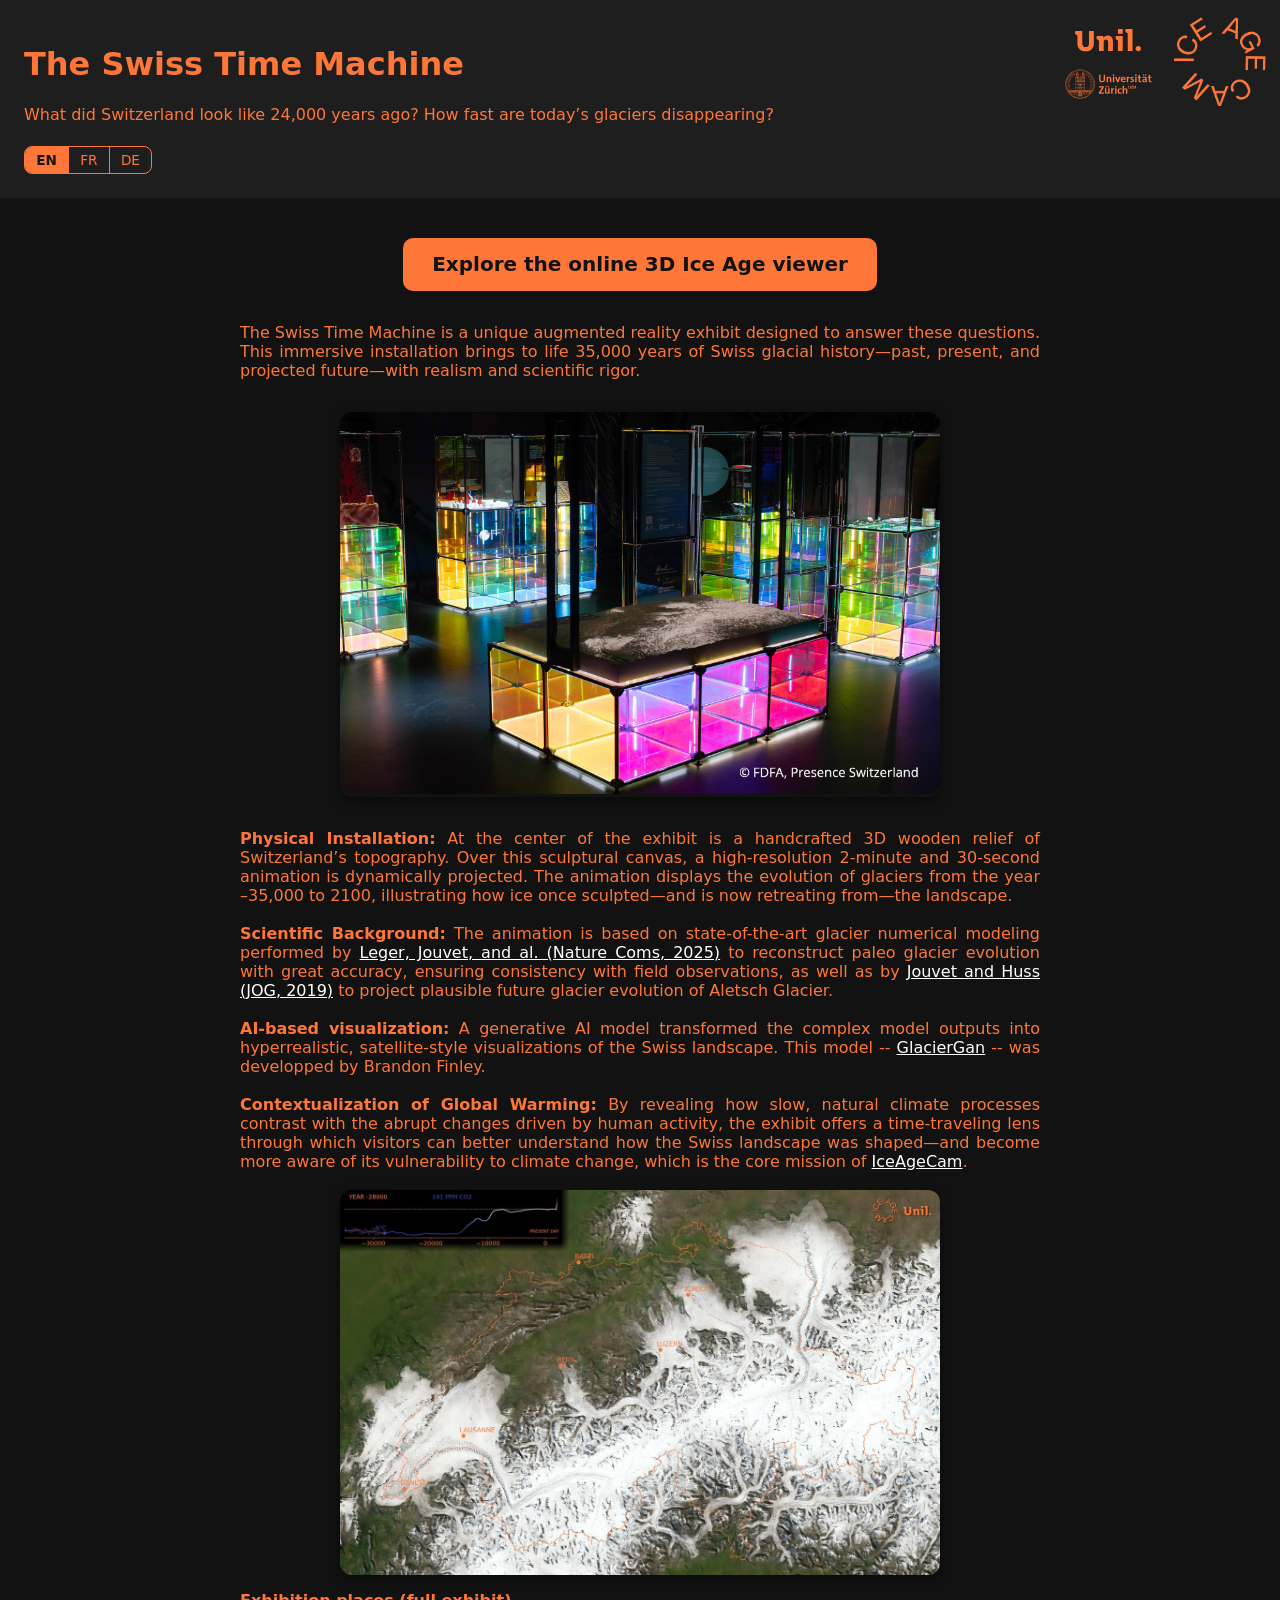
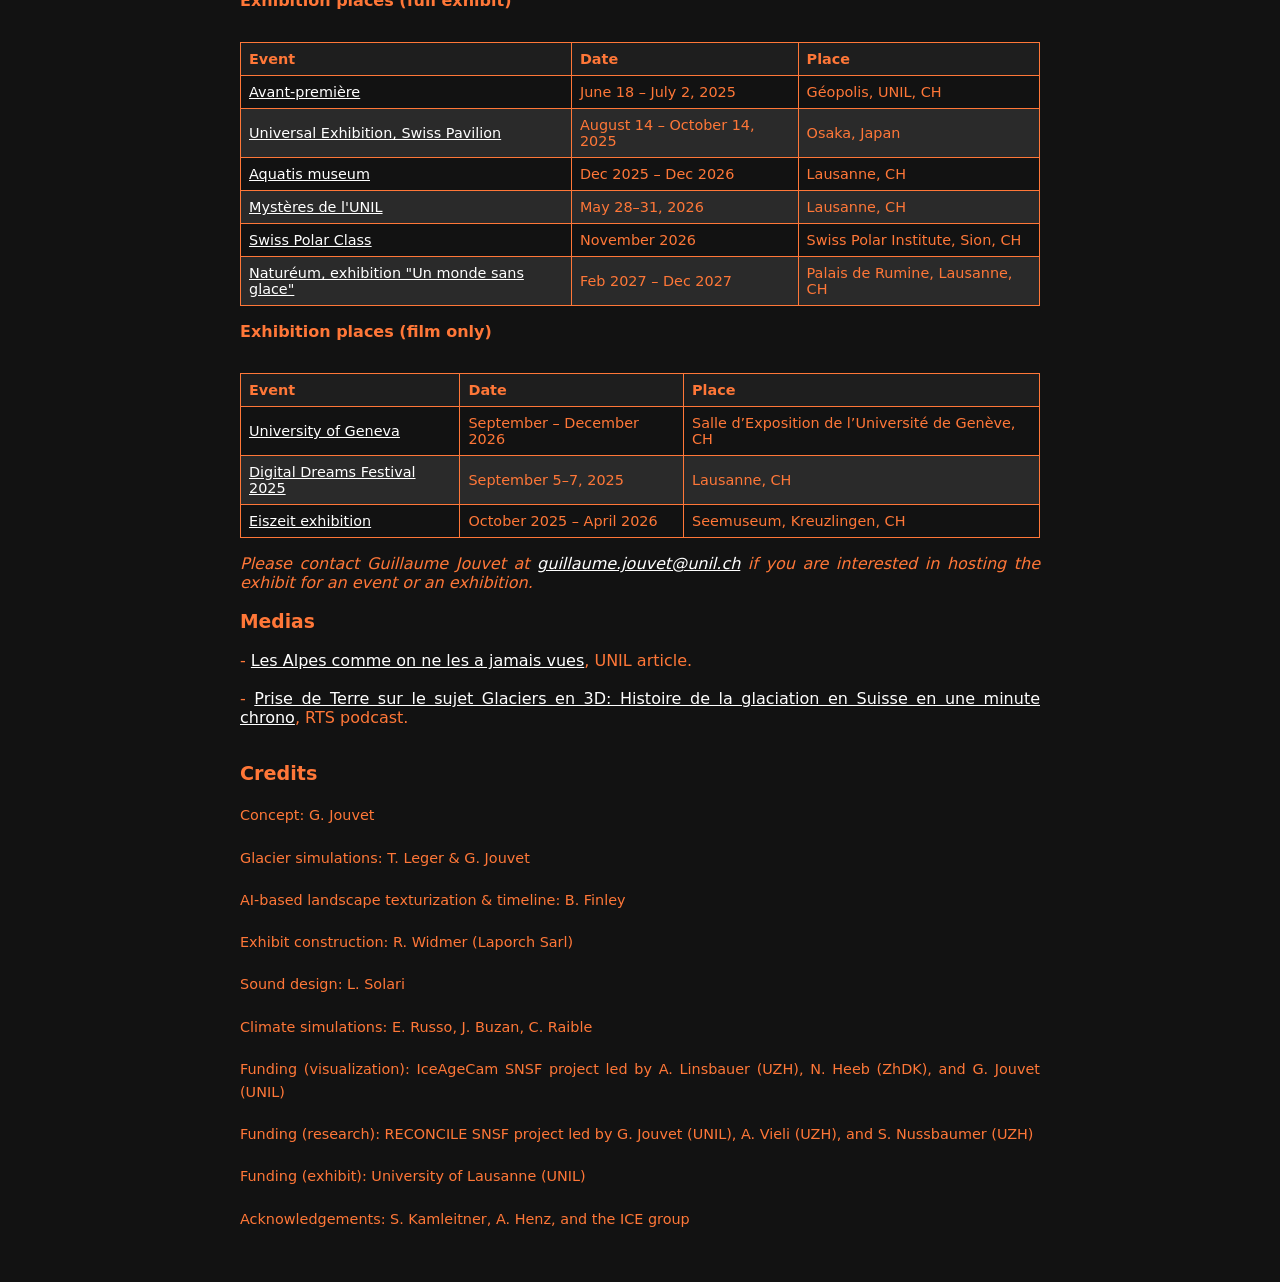
==== commit cf2cd982: "Add UZH logo (UNIL above UZH, then IceAgeCam); viewer: clear message when data cannot be loaded" ====
--- a/index.html
+++ b/index.html
@@ -142,10 +142,27 @@
       width: 100px; /* Adjust the size of the logo */
       height: auto; /* Maintain aspect ratio */
     }
+    .logo-stack {
+      display: flex;
+      flex-direction: column;
+      align-items: flex-start;
+      gap: 8px;
+    }
     .logo-unil {
       display: block;
-      height: 46px;
+      height: 40px;
       width: auto;
+    }
+    .logo-uzh {
+      display: block;
+      height: 30px;
+      width: auto;
+    }
+    @media (max-width: 600px) {
+      .logos { gap: 10px; }
+      .logo { width: 60px; }
+      .logo-unil { height: 22px; }
+      .logo-uzh { height: 20px; }
     }
     .schedule {
       width: 100%;
@@ -182,7 +199,10 @@
 <body>
   <!-- Logos (top right) -->
   <div class="logos">
-    <a href="https://www.unil.ch" target="_blank"><img src="logo_unil_orange.svg" alt="Université de Lausanne (UNIL)" class="logo-unil"></a>
+    <div class="logo-stack">
+      <a href="https://www.unil.ch" target="_blank"><img src="logo_unil_orange.svg" alt="Université de Lausanne (UNIL)" class="logo-unil"></a>
+      <a href="https://www.uzh.ch" target="_blank"><img src="logo_uzh_orange.svg" alt="Universität Zürich (UZH)" class="logo-uzh"></a>
+    </div>
     <a href="https://iceagecam.ch" target="_blank"><img src="Iceagecam_Logo_2.png" alt="IceAgeCam Logo" class="logo"></a>
   </div>
 
